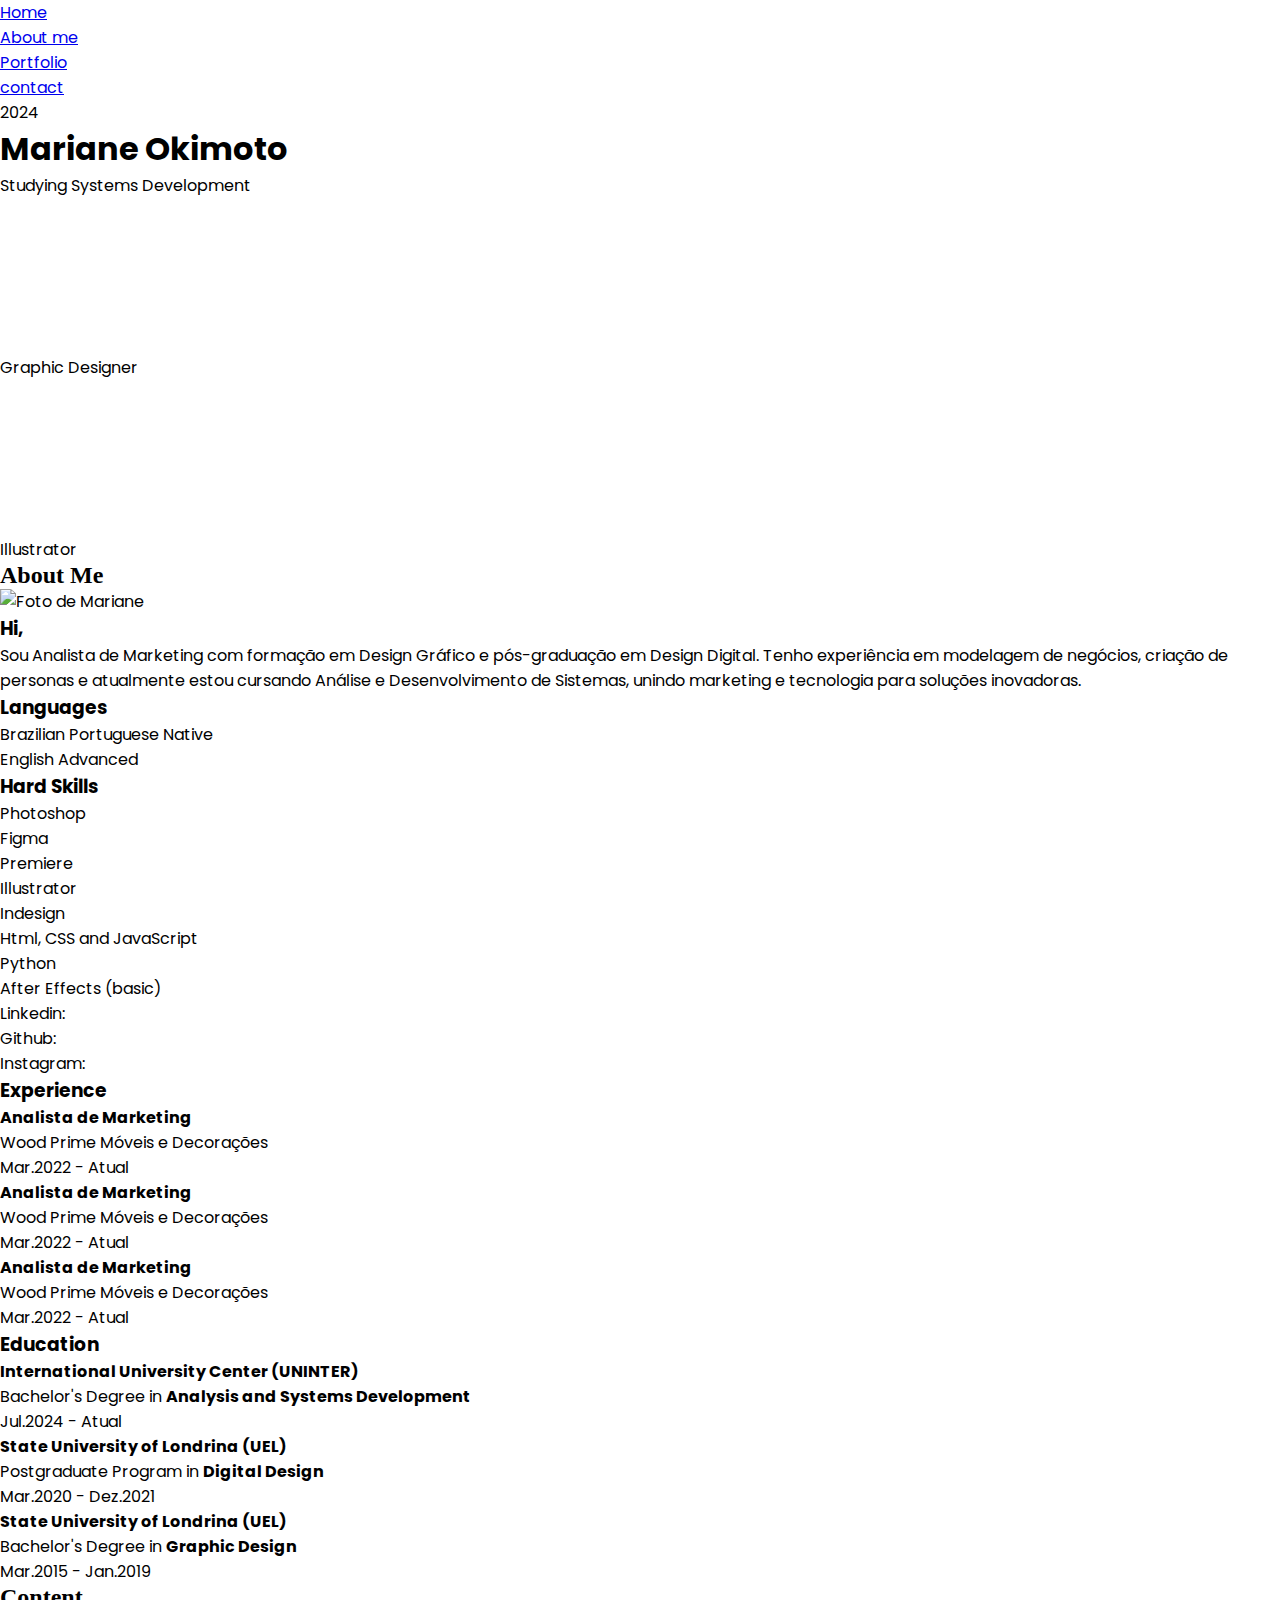
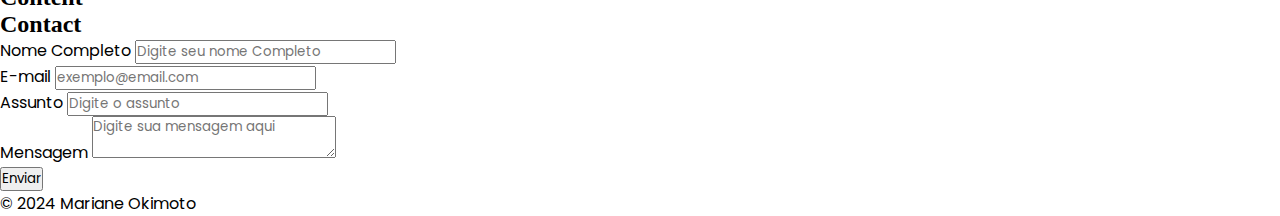
==== index.html @ 69980bc4 "Add files via upload" ====
<!DOCTYPE html>
<html lang="en">
<head>
    <meta charset="UTF-8">
    <meta name="viewport" content="width=device-width, initial-scale=1.0">
    <title>Portfolio | Mariane Okimoto</title>
    <link rel="stylesheet" type="text/css" href="./css/style.css">
    <!--Font import -->
    <link rel="preconnect" href="https://fonts.googleapis.com">
    <link rel="preconnect" href="https://fonts.gstatic.com" crossorigin>
    <link href="https://fonts.googleapis.com/css2?family=Poppins:ital,wght@0,300;0,400;0,500;0,600;0,700;1,300;1,400;1,500;1,600;1,700&display=swap" rel="stylesheet">
    <link rel="stylesheet" type="text/css" href="MyWebfontsKit.css">
</head>
<body>

    <Header>
        <nav>
            <ul>
                <li><a href="#home">Home</a></li>
                <li><a href="#about-me">About me</a></li>
                <li><a href="#portfolio">Portfolio</a></li>
                <li><a href="#contact">contact</a></li>
            </ul>
        </nav>
    </Header>

    <main>

        <section id="home">
            <span>2024</span>
            <h1>Mariane Okimoto</h1>
            <div class="brief-description">
                <p>Studying Systems Development</p>
                <svg></svg>
                <p>Graphic Designer</p>
                <svg></svg>
                <p>Illustrator</p>
            </div>
        </section>

        <section id="about-me">
            <div class="title-section">
                <h2>About Me</h2>
            </div>
            <div>
                <img src="" alt="Foto de Mariane">
            </div>
            <div>
                <h3>Hi,</h3>
                <p>Sou Analista de Marketing com formação em Design Gráfico e pós-graduação em Design Digital. Tenho experiência em modelagem de negócios, criação de personas e atualmente estou cursando Análise e Desenvolvimento de Sistemas, unindo marketing e tecnologia para soluções inovadoras.</p>
            </div>
            <div>
                <h3>Languages</h3>
                <ul>
                    <li>Brazilian Portuguese <span>Native</span></li>
                    <li>English <span>Advanced</span></li>
                </ul>
            </div>
            <div>
                <h3>Hard Skills</h3>
                <ul>
                    <li>Photoshop</li>
                    <li>Figma</li>
                    <li>Premiere</li>
                    <li>Illustrator</li>
                    <li>Indesign</li>
                    <li>Html, CSS and JavaScript<br>Python</li>
                    <li>After Effects (basic)</li>
                </ul>
            </div>
            <div>
                <ul>
                    <li>Linkedin: </li>
                    <li>Github:</li>
                    <li>Instagram: </li>
                </ul>
            </div>
            <div>
                <h3>Experience</h3>
                <div>
                    <h4>Analista de Marketing</h4>
                    <p>Wood Prime Móveis e Decorações</p>
                    <p>Mar.2022 - Atual</p>
                </div>
                <div>
                    <h4>Analista de Marketing</h4>
                    <p>Wood Prime Móveis e Decorações</p>
                    <p>Mar.2022 - Atual</p>
                </div>
                <div>
                    <h4>Analista de Marketing</h4>
                    <p>Wood Prime Móveis e Decorações</p>
                    <p>Mar.2022 - Atual</p>
                </div>
            </div>
            <div>
                <h3>Education</h3>
                <div>
                    <h4>International University Center <span>(UNINTER)</span></h4>
                    <p>Bachelor's Degree in <strong>Analysis and Systems Development</strong></p>
                    <p>Jul.2024 - Atual</p>
                </div>
                <div>
                    <h4>State University of Londrina <span>(UEL)</span></h4>
                    <p>Postgraduate Program in <strong>Digital Design</strong></p>
                    <p>Mar.2020 - Dez.2021</p>
                </div>
                <div>
                    <h4>State University of Londrina <span>(UEL)</span></h4>
                    <p>Bachelor's Degree in <strong>Graphic Design</strong></p>
                    <p>Mar.2015 - Jan.2019</p>
                </div>
            </div>
           
        </section>

        <section id="portfolio">
            <div class="title-section">
                <h2>Content</h2>
            </div>
        </section>

        <section id="contact">
            <div class="title-section">
                <h2>Contact</h2>
            </div>
            <form action="/enviar-contact" method="POST">
                <div class="form-group">
                    <label for="nome">Nome Completo</label>
                    <input type="text" id="nome" name="nome" placeholder="Digite seu nome Completo" required>
                </div>
                <div class="form-group">
                    <label for="email">E-mail</label>
                    <input type="email" id="email" name="email" placeholder="exemplo@email.com" required>
                </div>
                <div class="form-group">
                    <label for="assunto">Assunto</label>
                    <input type="text" id="assunto" name="assunto" placeholder="Digite o assunto" required>
                </div>
                <div class="form-group">
                    <label for="mensagem">Mensagem</label>
                    <textarea id="mensagem" name="mensagem" placeholder="Digite sua mensagem aqui" required></textarea>
                </div>
                <div class="form-group">
                    <button type="submit">Enviar</button>
                </div>
            </form>
        
        </section>
    </main>
    <footer id="footer">
        &copy; 2024 Mariane Okimoto
    </footer>
</body>
</html>
---- css/style.css ----
/* Variables */
:root {
    /* Cores principais */
    --primary-color: ; /* Cor Primária. Utilizado em: Títulos */
    --secondary-color: ; /* Cor Secundária. Utilizado em: Corpo de textos */

    /* Cores de fundo */
    --background-color: ; 
    --background-color-2: ;

    /* Fontes */
    --primary-font-family: "CastaThin", sans-serif; /* Fonte Primária. Utilizado em: Títulos de Sessões */
    --secondary-font-family: "Poppins", sans-serif; /* Fonte Secundária. Utilizado em: Corpo de Textos */

}

/* CSS Resets */
* {
    margin: 0px;
    padding: 0px;
    font-family: "Poppins", sans-serif;
}

/* CSS General */

h1 {

}

h2 {
    font-family: "CastaThin";
}

h3 {

}

h4 {

}

span {

}

ul {
    list-style-type: none;
}

img {

}
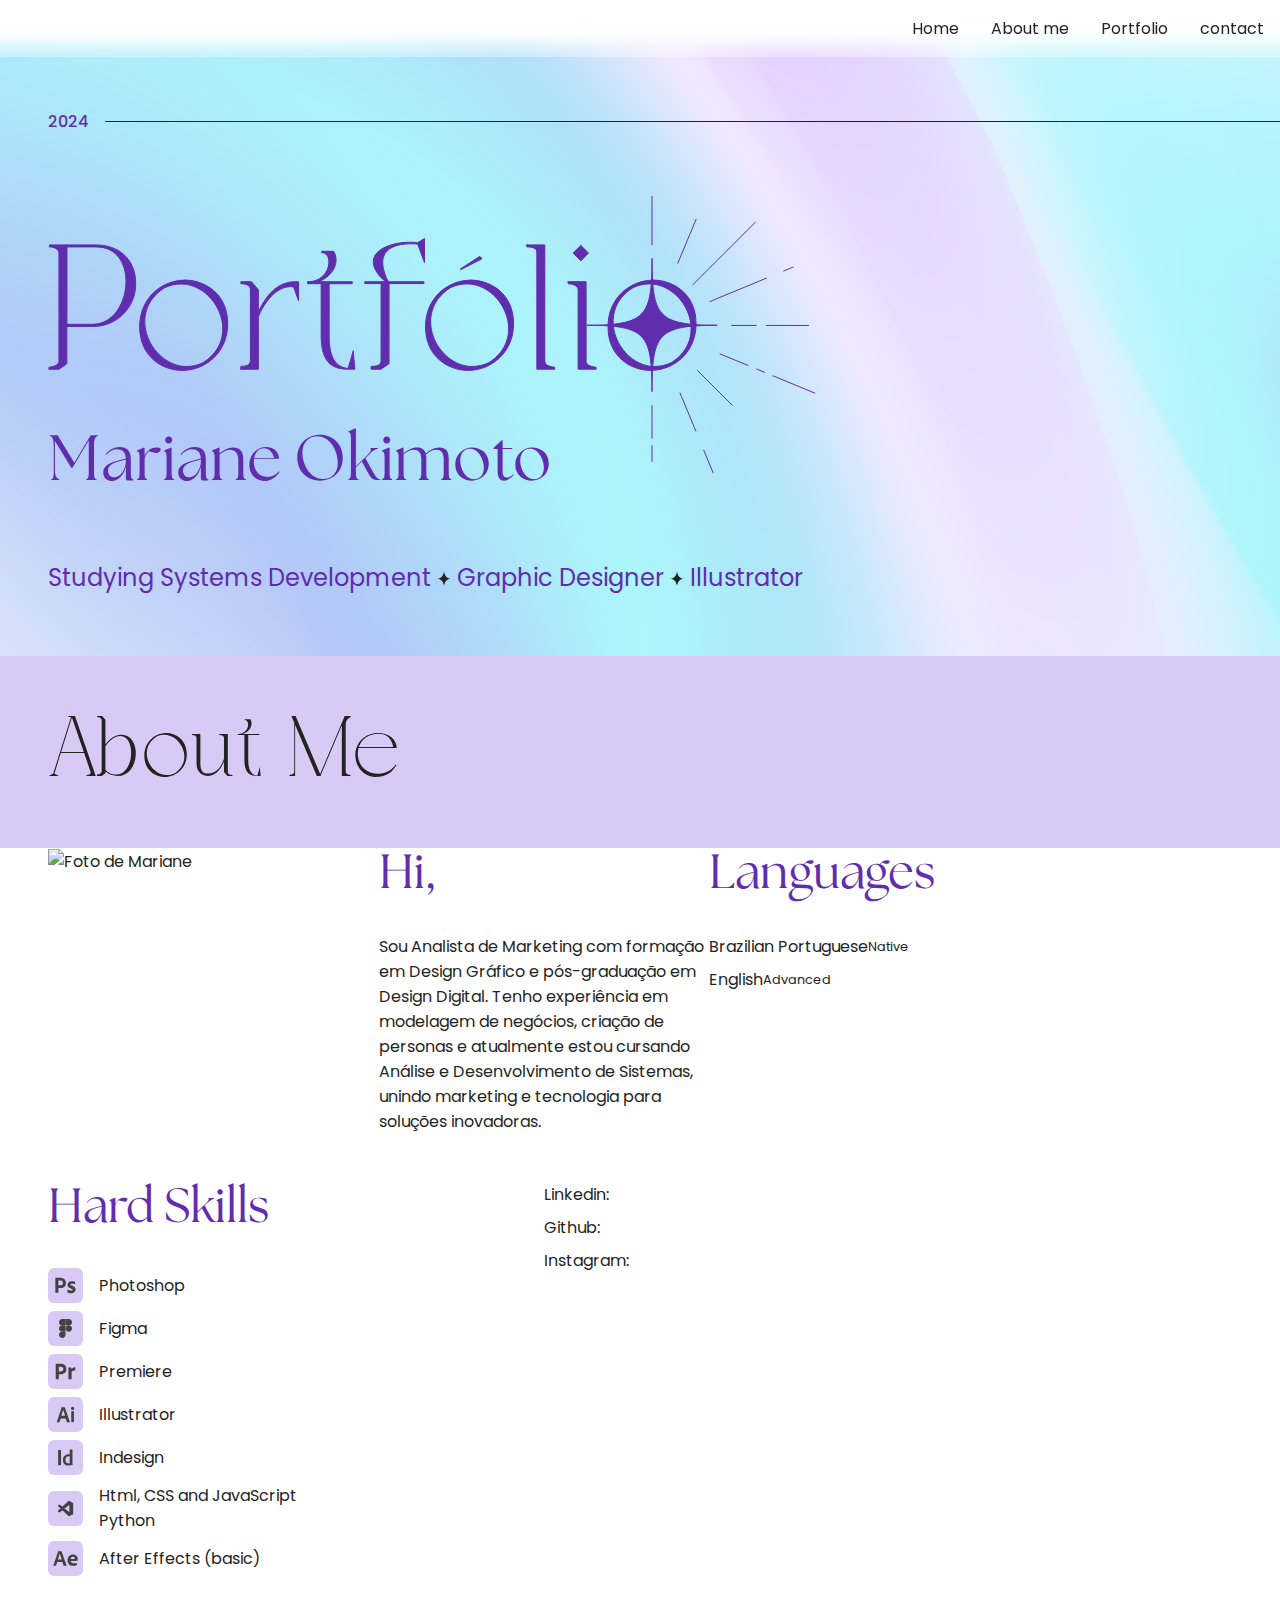
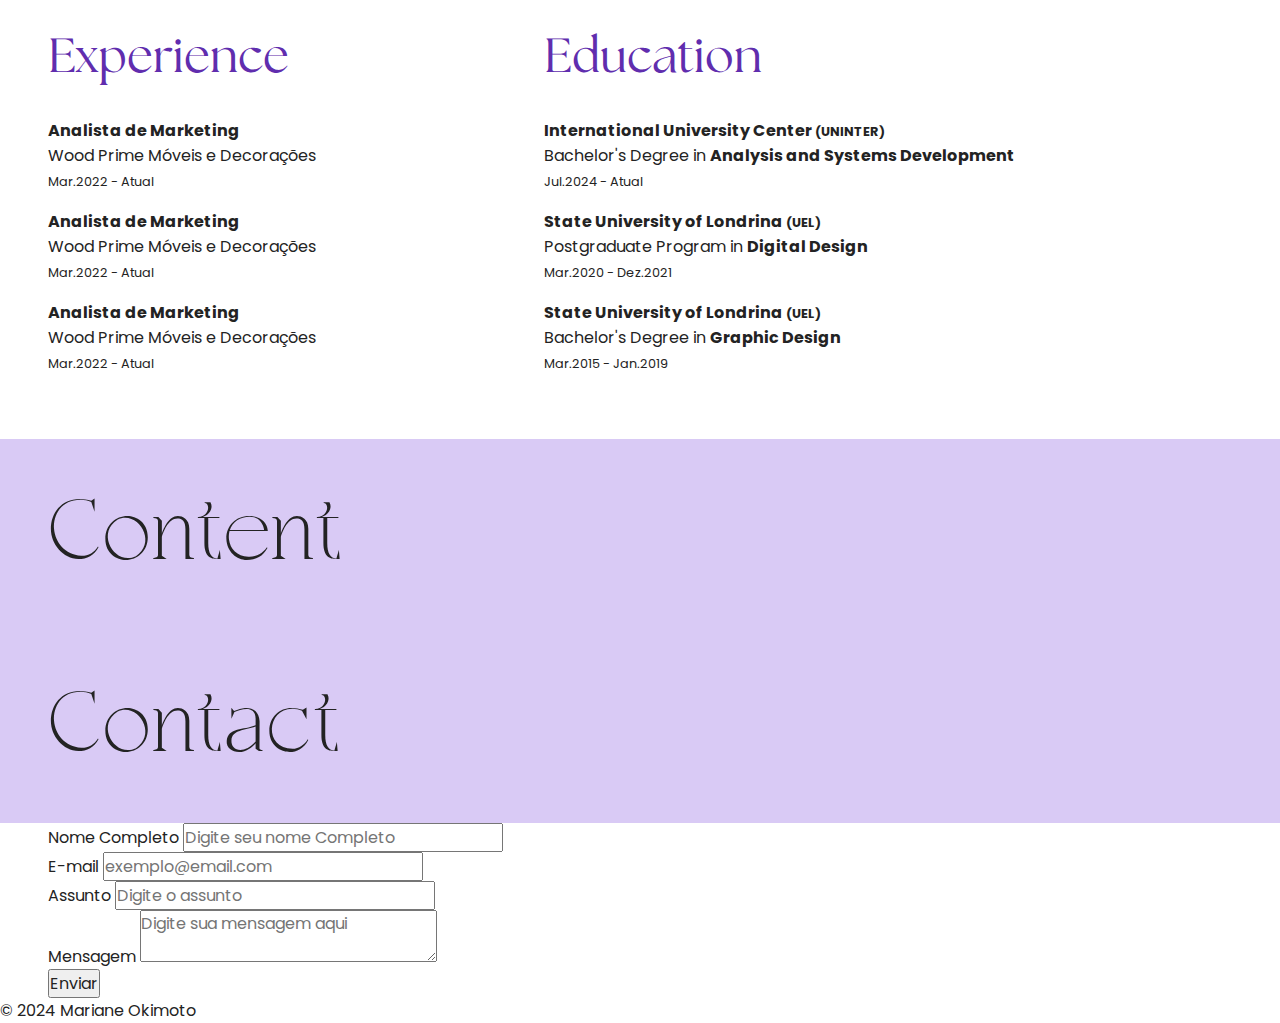
==== commit 1a28b1f0: "styling" ====
--- a/index.html
+++ b/index.html
@@ -1,5 +1,6 @@
 <!DOCTYPE html>
 <html lang="en">
+
 <head>
     <meta charset="UTF-8">
     <meta name="viewport" content="width=device-width, initial-scale=1.0">
@@ -8,9 +9,12 @@
     <!--Font import -->
     <link rel="preconnect" href="https://fonts.googleapis.com">
     <link rel="preconnect" href="https://fonts.gstatic.com" crossorigin>
-    <link href="https://fonts.googleapis.com/css2?family=Poppins:ital,wght@0,300;0,400;0,500;0,600;0,700;1,300;1,400;1,500;1,600;1,700&display=swap" rel="stylesheet">
-    <link rel="stylesheet" type="text/css" href="MyWebfontsKit.css">
+    <link
+        href="https://fonts.googleapis.com/css2?family=Poppins:ital,wght@0,300;0,400;0,500;0,600;0,700;1,300;1,400;1,500;1,600;1,700&display=swap"
+        rel="stylesheet">
+    <link rel="stylesheet" type="text/css" href=".css/MyWebfontsKit.css">
 </head>
+
 <body>
 
     <Header>
@@ -27,103 +31,131 @@
     <main>
 
         <section id="home">
-            <span>2024</span>
-            <h1>Mariane Okimoto</h1>
+            <div class="horizontal-line">
+                <span>2024</span>
+            </div>
+            <div>
+                <img id="title" src="/assets/titulo.svg" alt="portfolio title">
+                <h1>Mariane Okimoto</h1>
+            </div>
             <div class="brief-description">
-                <p>Studying Systems Development</p>
-                <svg></svg>
-                <p>Graphic Designer</p>
-                <svg></svg>
-                <p>Illustrator</p>
+                <p>Studying Systems Development
+                    <img src="/assets/star.svg" alt="star icon">
+                    Graphic Designer
+                    <img src="/assets/star.svg" alt="star icon">
+                    Illustrator
+                </p>
             </div>
         </section>
 
+        <section class="title-section">
+            <h2>About Me</h2>
+        </section>
+
         <section id="about-me">
-            <div class="title-section">
-                <h2>About Me</h2>
-            </div>
-            <div>
-                <img src="" alt="Foto de Mariane">
-            </div>
-            <div>
-                <h3>Hi,</h3>
-                <p>Sou Analista de Marketing com formação em Design Gráfico e pós-graduação em Design Digital. Tenho experiência em modelagem de negócios, criação de personas e atualmente estou cursando Análise e Desenvolvimento de Sistemas, unindo marketing e tecnologia para soluções inovadoras.</p>
-            </div>
-            <div>
-                <h3>Languages</h3>
-                <ul>
-                    <li>Brazilian Portuguese <span>Native</span></li>
-                    <li>English <span>Advanced</span></li>
-                </ul>
-            </div>
-            <div>
-                <h3>Hard Skills</h3>
-                <ul>
-                    <li>Photoshop</li>
-                    <li>Figma</li>
-                    <li>Premiere</li>
-                    <li>Illustrator</li>
-                    <li>Indesign</li>
-                    <li>Html, CSS and JavaScript<br>Python</li>
-                    <li>After Effects (basic)</li>
-                </ul>
-            </div>
-            <div>
-                <ul>
-                    <li>Linkedin: </li>
-                    <li>Github:</li>
-                    <li>Instagram: </li>
-                </ul>
-            </div>
-            <div>
-                <h3>Experience</h3>
-                <div>
-                    <h4>Analista de Marketing</h4>
-                    <p>Wood Prime Móveis e Decorações</p>
-                    <p>Mar.2022 - Atual</p>
+            <div class="about-me-content">
+                <div id="photo">
+                    <img src="" alt="Foto de Mariane">
                 </div>
-                <div>
-                    <h4>Analista de Marketing</h4>
-                    <p>Wood Prime Móveis e Decorações</p>
-                    <p>Mar.2022 - Atual</p>
+                <div id="description">
+                    <h3>Hi,</h3>
+                    <p>Sou Analista de Marketing com formação em Design Gráfico e pós-graduação em Design Digital. Tenho
+                        experiência em modelagem de negócios, criação de personas e atualmente estou cursando Análise e
+                        Desenvolvimento de Sistemas, unindo marketing e tecnologia para soluções inovadoras.</p>
                 </div>
-                <div>
-                    <h4>Analista de Marketing</h4>
-                    <p>Wood Prime Móveis e Decorações</p>
-                    <p>Mar.2022 - Atual</p>
+                <div id="languages">
+                    <h3>Languages</h3>
+                    <ul>
+                        <li>Brazilian Portuguese <span>Native</span></li>
+                        <li>English <span>Advanced</span></li>
+                    </ul>
+                </div>
+                <div id="hard-skills">
+                    <h3>Hard Skills</h3>
+                    <ul>
+                        <li><img src="/assets/photoshop.svg" alt="Photoshop Icon">
+                            <p>Photoshop</p>
+                        </li>
+                        <li><img src="/assets/figma.svg" alt="Figma Icon">
+                            <p>Figma</p>
+                        </li>
+                        <li><img src="/assets/premiere.svg" alt="Premiere Icon">
+                            <p>Premiere</p>
+                        </li>
+                        <li><img src="/assets/illutrator.svg" alt="Illustrator Icon">
+                            <p>Illustrator</p>
+                        </li>
+                        <li><img src="/assets/indesign.svg" alt="Indesign Icon">
+                            <p>Indesign</p>
+                        </li>
+                        <li><img src="/assets/code.svg" alt="dev icon">
+                            <p>Html, CSS and JavaScript<br>Python</p>
+                        </li>
+                        <li><img src="/assets/after-effects.svg" alt="after Effects Icon">
+                            <p>After Effects (basic)</p>
+                        </li>
+                    </ul>
+                </div>
+                <div id="links">
+                    <ul>
+                        <li>Linkedin: </li>
+                        <li>Github:</li>
+                        <li>Instagram: </li>
+                    </ul>
+                </div>
+                <div id="experience">
+                    <h3>Experience</h3>
+                    <div>
+                        <h4>Analista de Marketing</h4>
+                        <p>Wood Prime Móveis e Decorações</p>
+                        <span>Mar.2022 - Atual</span>
+                    </div>
+                    <div>
+                        <h4>Analista de Marketing</h4>
+                        <p>Wood Prime Móveis e Decorações</p>
+                        <span>Mar.2022 - Atual</span>
+                    </div>
+                    <div>
+                        <h4>Analista de Marketing</h4>
+                        <p>Wood Prime Móveis e Decorações</p>
+                        <span>Mar.2022 - Atual</span>
+                    </div>
+                </div>
+                <div id="education">
+                    <h3>Education</h3>
+                    <div>
+                        <h4>International University Center <span>(UNINTER)</span></h4>
+                        <p>Bachelor's Degree in <strong>Analysis and Systems Development</strong></p>
+                        <span>Jul.2024 - Atual</span>
+                    </div>
+                    <div>
+                        <h4>State University of Londrina <span>(UEL)</span></h4>
+                        <p>Postgraduate Program in <strong>Digital Design</strong></p>
+                        <span>Mar.2020 - Dez.2021</span>
+                    </div>
+                    <div>
+                        <h4>State University of Londrina <span>(UEL)</span></h4>
+                        <p>Bachelor's Degree in <strong>Graphic Design</strong></p>
+                        <span>Mar.2015 - Jan.2019</span>
+                    </div>
                 </div>
             </div>
-            <div>
-                <h3>Education</h3>
-                <div>
-                    <h4>International University Center <span>(UNINTER)</span></h4>
-                    <p>Bachelor's Degree in <strong>Analysis and Systems Development</strong></p>
-                    <p>Jul.2024 - Atual</p>
-                </div>
-                <div>
-                    <h4>State University of Londrina <span>(UEL)</span></h4>
-                    <p>Postgraduate Program in <strong>Digital Design</strong></p>
-                    <p>Mar.2020 - Dez.2021</p>
-                </div>
-                <div>
-                    <h4>State University of Londrina <span>(UEL)</span></h4>
-                    <p>Bachelor's Degree in <strong>Graphic Design</strong></p>
-                    <p>Mar.2015 - Jan.2019</p>
-                </div>
-            </div>
-           
+
+        </section>
+
+        <section class="title-section">
+            <h2>Content</h2>
         </section>
 
         <section id="portfolio">
-            <div class="title-section">
-                <h2>Content</h2>
-            </div>
+
+        </section>
+
+        <section class="title-section">
+            <h2>Contact</h2>
         </section>
 
         <section id="contact">
-            <div class="title-section">
-                <h2>Contact</h2>
-            </div>
             <form action="/enviar-contact" method="POST">
                 <div class="form-group">
                     <label for="nome">Nome Completo</label>
@@ -145,11 +177,12 @@
                     <button type="submit">Enviar</button>
                 </div>
             </form>
-        
+
         </section>
     </main>
     <footer id="footer">
         &copy; 2024 Mariane Okimoto
     </footer>
 </body>
+
 </html>--- a/css/style.css
+++ b/css/style.css
@@ -1,38 +1,74 @@
+@import url('/css/MyWebfontsKit.css');
+
 /* Variables */
 :root {
     /* Cores principais */
-    --primary-color: ; /* Cor Primária. Utilizado em: Títulos */
-    --secondary-color: ; /* Cor Secundária. Utilizado em: Corpo de textos */
+    --primary-color: #602DAE; /* Cor Primária. Utilizado em: Títulos */
+    --secondary-color: #232323; /* Cor Secundária. Utilizado em: Corpo de textos */
 
     /* Cores de fundo */
-    --background-color: ; 
+    --background-color: #D9CAF5; 
     --background-color-2: ;
 
     /* Fontes */
-    --primary-font-family: "CastaThin", sans-serif; /* Fonte Primária. Utilizado em: Títulos de Sessões */
-    --secondary-font-family: "Poppins", sans-serif; /* Fonte Secundária. Utilizado em: Corpo de Textos */
-
+    --primary-font-family: "CastaThin", serif; /* Fonte Primária. Utilizado em: Títulos de Sessões */
+    --secondary-font-family: "TheSeasons", serif; /* Fonte Secundária. Utilizado em: Subítuos */
+    --continuous-font-family: "Poppins", sans-serif; /* Fonte Secundária. Utilizado em: Corpo de Textos */
+    
+    /* Peso das Fontes */
+    --thin: 100;
+    --extra-light: 200;
+    --light: 300;
+    --regular: 400;
+    --medium: 500;
+    --semi-bold: 600;
+    --bold: 700;
+    --extra-bold: 800;
+    --black: 900;
 }
 
 /* CSS Resets */
 * {
-    margin: 0px;
+    margin: 0;
     padding: 0px;
-    font-family: "Poppins", sans-serif;
+    font-family: var(--continuous-font-family);
+    color: var(--secondary-color);
+    font-size: 1rem;
+}
+html {
+    scroll-behavior: smooth;
+}
+*:link {
+    text-decoration: none;
 }
 
 /* CSS General */
 
+section > * {
+    max-width: 62rem;      
+    padding: 0 3rem;     
+}
+
 h1 {
-
+    font-family: var(--secondary-font-family);
+    font-size: 4rem;
+    font-weight: var(--regular);
+    color: var(--primary-color);
 }
 
 h2 {
-    font-family: "CastaThin";
+    font-family: var(--primary-font-family);
+    font-size: 6rem;
+    font-weight: var(--thin);
+    color: var(--secondary-color);
 }
 
 h3 {
-
+    font-family: var(--secondary-font-family);
+    font-size: 3rem;
+    font-weight: var(--regular);
+    color: var(--primary-color);
+    padding-bottom: 2rem;
 }
 
 h4 {
@@ -48,5 +84,123 @@
 }
 
 img {
+    vertical-align: middle;
+    max-width: 100%;
+    max-height: 100%;
+}
+
+/* Menu */
+
+nav ul {
+    display: flex;
+    justify-content:flex-end;
+    width: 100%;
+    position: fixed;
+    backdrop-filter: blur(10px);
+}
+
+nav ul li {
+    padding: 1rem;
+}
+
+nav ul li:hover {
+    background-color: var(--background-color);
+}
+
+main {
+    padding-top: 3rem;
+}
+
+/* Title Section */
+
+.title-section {
+    height: 12rem;
+    background-color: var(--background-color);
+    display: flex;
+    align-items: center;
+}
+
+/* Home Section */
+
+#home {
+    background-image: url(/assets/fundo.png);
+    background-position: ;
+    height: 38rem;
+    display: flex;
+    flex-direction: column;
+    justify-content: space-evenly;
+    text-align: left;
+}
+
+.horizontal-line {
+    display: flex;
+    align-items: center;
+    padding: 0;
+    padding-left: 3rem;
+    max-width: 100%;
+}
+
+.horizontal-line span {
+    color: var(--primary-color);
+    font-weight: var(--medium);
+}
+
+.horizontal-line::after {
+    content: "";
+    flex-grow: 1;      
+    border-bottom: 1px solid var(--secondary-color);
+    margin-left: 1rem;  
+}
+
+#home #title {
+    margin-bottom: -3rem;
+    max-width: 48rem;
+    width: 100%;
+}
+
+.brief-description p {
+    font-size: 1.5rem;
+    color: var(--primary-color);
+}
+
+/* About me Section */
+
+.about-me-content {
+    display: flex;
+    flex-wrap: wrap;
+}
+
+.about-me-content > div {
+    padding-bottom: 3rem;
+    flex: 1 1 30%;
+    box-sizing: border-box;
+}
+
+.about-me-content div div {
+    padding-bottom: 1rem;
+}
+
+.about-me-content div span {
+    font-size: 0.8rem;
+    align-items: center;
+}
+
+.about-me-content > div:nth-child(n+4) {
+    flex: 1 1 48%;
+}
+
+.about-me-content div ul li {
+    display: flex;
+    margin-bottom: 0.5rem;
+    align-items: center;
+}
+
+.about-me-content div ul li > *:first-child {
+    padding-right: 1rem;
+}
+
+/* Responsible */
+
+@media (max-width: 1440px) {
 
 }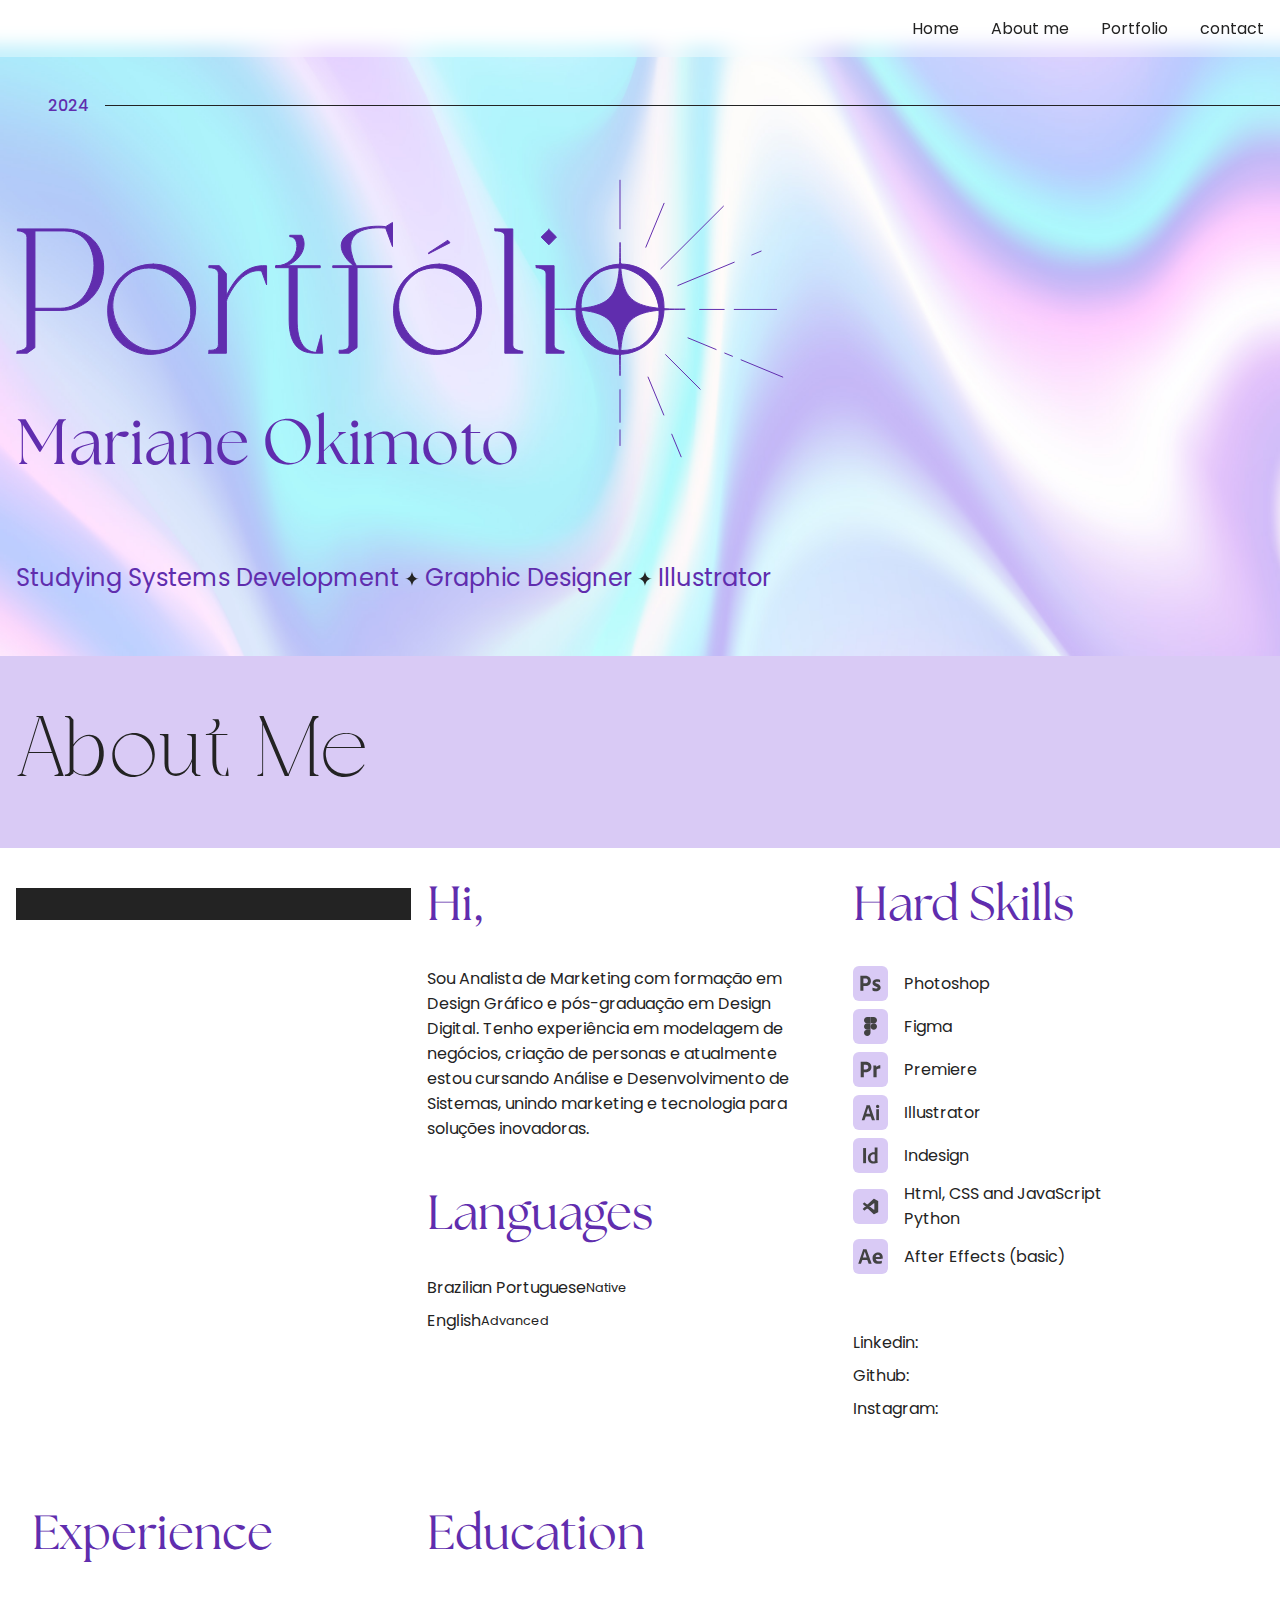
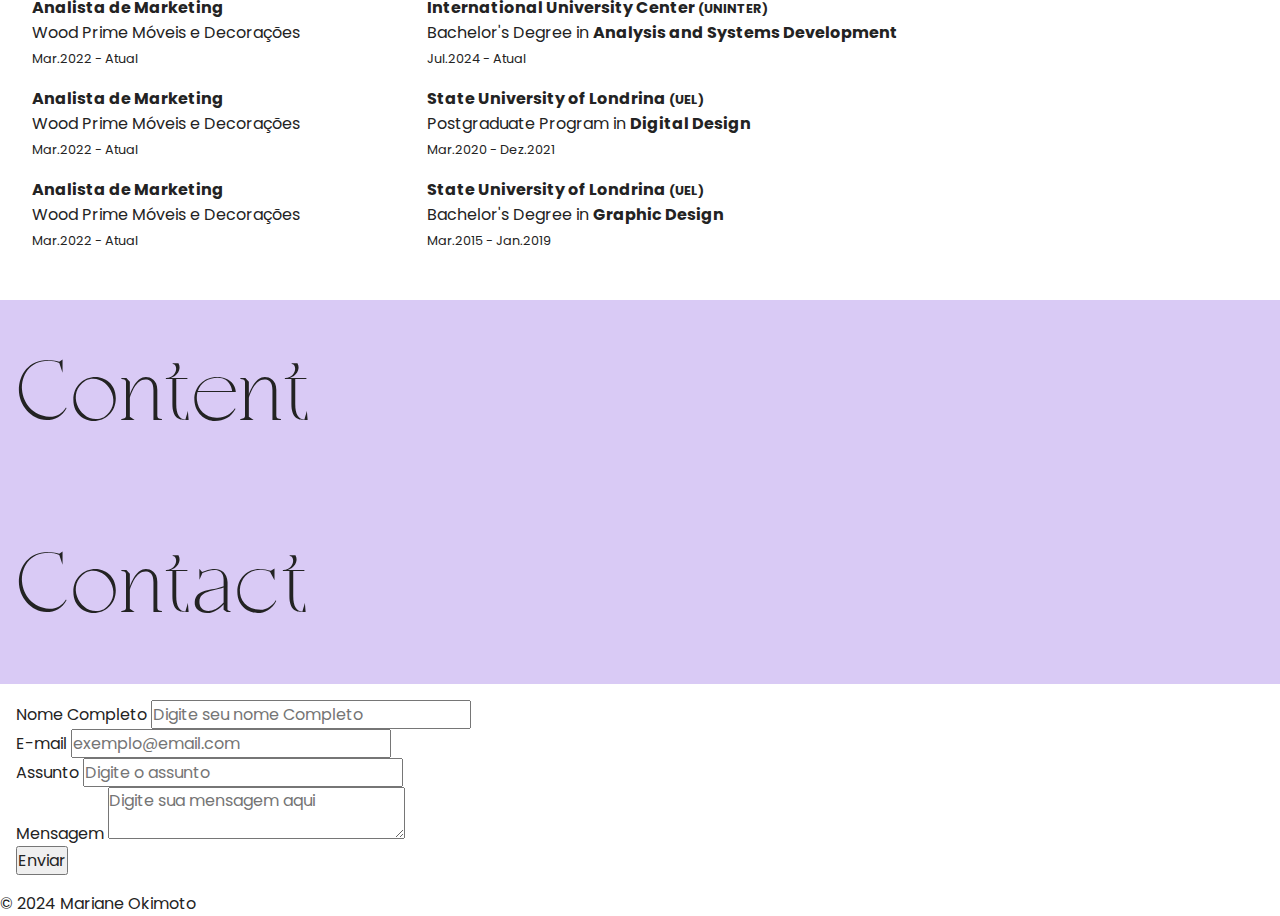
==== commit 76a0507e: "styling 1.1" ====
--- a/index.html
+++ b/index.html
@@ -51,96 +51,99 @@
         <section class="title-section">
             <h2>About Me</h2>
         </section>
-
+        
         <section id="about-me">
             <div class="about-me-content">
-                <div id="photo">
-                    <img src="" alt="Foto de Mariane">
+                <div class="content" id="photo">
+                    <!--<img src="/assets/foto-de-perfil.png" alt="profile picture">-->
                 </div>
-                <div id="description">
-                    <h3>Hi,</h3>
-                    <p>Sou Analista de Marketing com formação em Design Gráfico e pós-graduação em Design Digital. Tenho
-                        experiência em modelagem de negócios, criação de personas e atualmente estou cursando Análise e
-                        Desenvolvimento de Sistemas, unindo marketing e tecnologia para soluções inovadoras.</p>
+                <div>
+                    <div class="content" id="description">
+                        <h3>Hi,</h3>
+                        <p>Sou Analista de Marketing com formação em Design Gráfico e pós-graduação em Design Digital. Tenho
+                            experiência em modelagem de negócios, criação de personas e atualmente estou cursando Análise e
+                            Desenvolvimento de Sistemas, unindo marketing e tecnologia para soluções inovadoras.</p>
+                    </div>
+                    <div class="content" id="languages">
+                        <h3>Languages</h3>
+                        <ul>
+                            <li>Brazilian Portuguese <span>Native</span></li>
+                            <li>English <span>Advanced</span></li>
+                        </ul>
+                    </div>
                 </div>
-                <div id="languages">
-                    <h3>Languages</h3>
-                    <ul>
-                        <li>Brazilian Portuguese <span>Native</span></li>
-                        <li>English <span>Advanced</span></li>
-                    </ul>
+                <div>
+                    <div class="content" id="hard-skills">
+                        <h3>Hard Skills</h3>
+                        <ul>
+                            <li><img src="/assets/photoshop.svg" alt="Photoshop Icon">
+                                <p>Photoshop</p>
+                            </li>
+                            <li><img src="/assets/figma.svg" alt="Figma Icon">
+                                <p>Figma</p>
+                            </li>
+                            <li><img src="/assets/premiere.svg" alt="Premiere Icon">
+                                <p>Premiere</p>
+                            </li>
+                            <li><img src="/assets/illutrator.svg" alt="Illustrator Icon">
+                                <p>Illustrator</p>
+                            </li>
+                            <li><img src="/assets/indesign.svg" alt="Indesign Icon">
+                                <p>Indesign</p>
+                            </li>
+                            <li><img src="/assets/code.svg" alt="dev icon">
+                                <p>Html, CSS and JavaScript<br>Python</p>
+                            </li>
+                            <li><img src="/assets/after-effects.svg" alt="after Effects Icon">
+                                <p>After Effects (basic)</p>
+                            </li>
+                        </ul>
+                    </div>
+                    <div class="content" id="links">
+                        <ul>
+                            <li>Linkedin: </li>
+                            <li>Github:</li>
+                            <li>Instagram: </li>
+                        </ul>
+                    </div>
                 </div>
-                <div id="hard-skills">
-                    <h3>Hard Skills</h3>
-                    <ul>
-                        <li><img src="/assets/photoshop.svg" alt="Photoshop Icon">
-                            <p>Photoshop</p>
-                        </li>
-                        <li><img src="/assets/figma.svg" alt="Figma Icon">
-                            <p>Figma</p>
-                        </li>
-                        <li><img src="/assets/premiere.svg" alt="Premiere Icon">
-                            <p>Premiere</p>
-                        </li>
-                        <li><img src="/assets/illutrator.svg" alt="Illustrator Icon">
-                            <p>Illustrator</p>
-                        </li>
-                        <li><img src="/assets/indesign.svg" alt="Indesign Icon">
-                            <p>Indesign</p>
-                        </li>
-                        <li><img src="/assets/code.svg" alt="dev icon">
-                            <p>Html, CSS and JavaScript<br>Python</p>
-                        </li>
-                        <li><img src="/assets/after-effects.svg" alt="after Effects Icon">
-                            <p>After Effects (basic)</p>
-                        </li>
-                    </ul>
-                </div>
-                <div id="links">
-                    <ul>
-                        <li>Linkedin: </li>
-                        <li>Github:</li>
-                        <li>Instagram: </li>
-                    </ul>
-                </div>
-                <div id="experience">
+                <div class="content" id="experience">
                     <h3>Experience</h3>
-                    <div>
+                    <div class="card">
                         <h4>Analista de Marketing</h4>
                         <p>Wood Prime Móveis e Decorações</p>
                         <span>Mar.2022 - Atual</span>
                     </div>
-                    <div>
+                    <div class="card">
                         <h4>Analista de Marketing</h4>
                         <p>Wood Prime Móveis e Decorações</p>
                         <span>Mar.2022 - Atual</span>
                     </div>
-                    <div>
+                    <div class="card">
                         <h4>Analista de Marketing</h4>
                         <p>Wood Prime Móveis e Decorações</p>
                         <span>Mar.2022 - Atual</span>
                     </div>
                 </div>
-                <div id="education">
+                <div class="content" id="education">
                     <h3>Education</h3>
-                    <div>
+                    <div class="card">
                         <h4>International University Center <span>(UNINTER)</span></h4>
                         <p>Bachelor's Degree in <strong>Analysis and Systems Development</strong></p>
                         <span>Jul.2024 - Atual</span>
                     </div>
-                    <div>
+                    <div class="card">
                         <h4>State University of Londrina <span>(UEL)</span></h4>
                         <p>Postgraduate Program in <strong>Digital Design</strong></p>
                         <span>Mar.2020 - Dez.2021</span>
                     </div>
-                    <div>
+                    <div class="card">
                         <h4>State University of Londrina <span>(UEL)</span></h4>
                         <p>Bachelor's Degree in <strong>Graphic Design</strong></p>
                         <span>Mar.2015 - Jan.2019</span>
                     </div>
                 </div>
             </div>
-
         </section>
 
         <section class="title-section">
--- a/css/style.css
+++ b/css/style.css
@@ -1,6 +1,7 @@
 @import url('/css/MyWebfontsKit.css');
 
 /* Variables */
+
 :root {
     /* Cores principais */
     --primary-color: #602DAE; /* Cor Primária. Utilizado em: Títulos */
@@ -28,6 +29,7 @@
 }
 
 /* CSS Resets */
+
 * {
     margin: 0;
     padding: 0px;
@@ -35,18 +37,31 @@
     color: var(--secondary-color);
     font-size: 1rem;
 }
+
 html {
     scroll-behavior: smooth;
 }
+
 *:link {
     text-decoration: none;
 }
 
 /* CSS General */
 
+section {
+    margin: 0;
+    padding: 0;
+    display: flex;
+    justify-content: center;
+    align-items: center;
+}
+
 section > * {
-    max-width: 62rem;      
-    padding: 0 3rem;     
+    width: 100%;
+    max-width: 1440px;
+    margin: 0 auto;
+    padding: 1rem;
+    box-sizing: border-box;
 }
 
 h1 {
@@ -72,11 +87,8 @@
 }
 
 h4 {
-
-}
-
-span {
-
+    font-size: 1rem;
+    font-weight: var(--bold);
 }
 
 ul {
@@ -105,6 +117,7 @@
 
 nav ul li:hover {
     background-color: var(--background-color);
+    text-decoration: underline;
 }
 
 main {
@@ -124,9 +137,8 @@
 
 #home {
     background-image: url(/assets/fundo.png);
-    background-position: ;
+    background-size: cover;
     height: 38rem;
-    display: flex;
     flex-direction: column;
     justify-content: space-evenly;
     text-align: left;
@@ -168,37 +180,54 @@
 .about-me-content {
     display: flex;
     flex-wrap: wrap;
+    align-items: baseline;
+    box-sizing: border-box;
 }
 
 .about-me-content > div {
-    padding-bottom: 3rem;
-    flex: 1 1 30%;
-    box-sizing: border-box;
-}
-
-.about-me-content div div {
-    padding-bottom: 1rem;
-}
-
-.about-me-content div span {
-    font-size: 0.8rem;
-    align-items: center;
-}
-
-.about-me-content > div:nth-child(n+4) {
-    flex: 1 1 48%;
-}
-
-.about-me-content div ul li {
-    display: flex;
-    margin-bottom: 0.5rem;
-    align-items: center;
+    width: calc((100% - 4rem)/ 3 );;
+    padding: 1rem;
+}
+
+.about-me-content > div:nth-child(5) {
+    flex: 33.3%;
 }
 
 .about-me-content div ul li > *:first-child {
     padding-right: 1rem;
 }
 
+#photo {
+    height: 100%; 
+    background-color: #232323;
+}
+
+#photo img {
+    vertical-align: top;
+    height: 100%; 
+    object-fit: cover;
+}
+
+.content {
+    padding-bottom: 3rem;
+    box-sizing: border-box;
+}
+
+.card {
+    padding-bottom: 1rem;
+}
+
+.content span {
+    font-size: 0.8rem;
+    align-items: center;
+}
+
+.content ul li {
+    display: flex;
+    margin-bottom: 0.5rem;
+    align-items: center;
+}
+
 /* Responsible */
 
 @media (max-width: 1440px) {
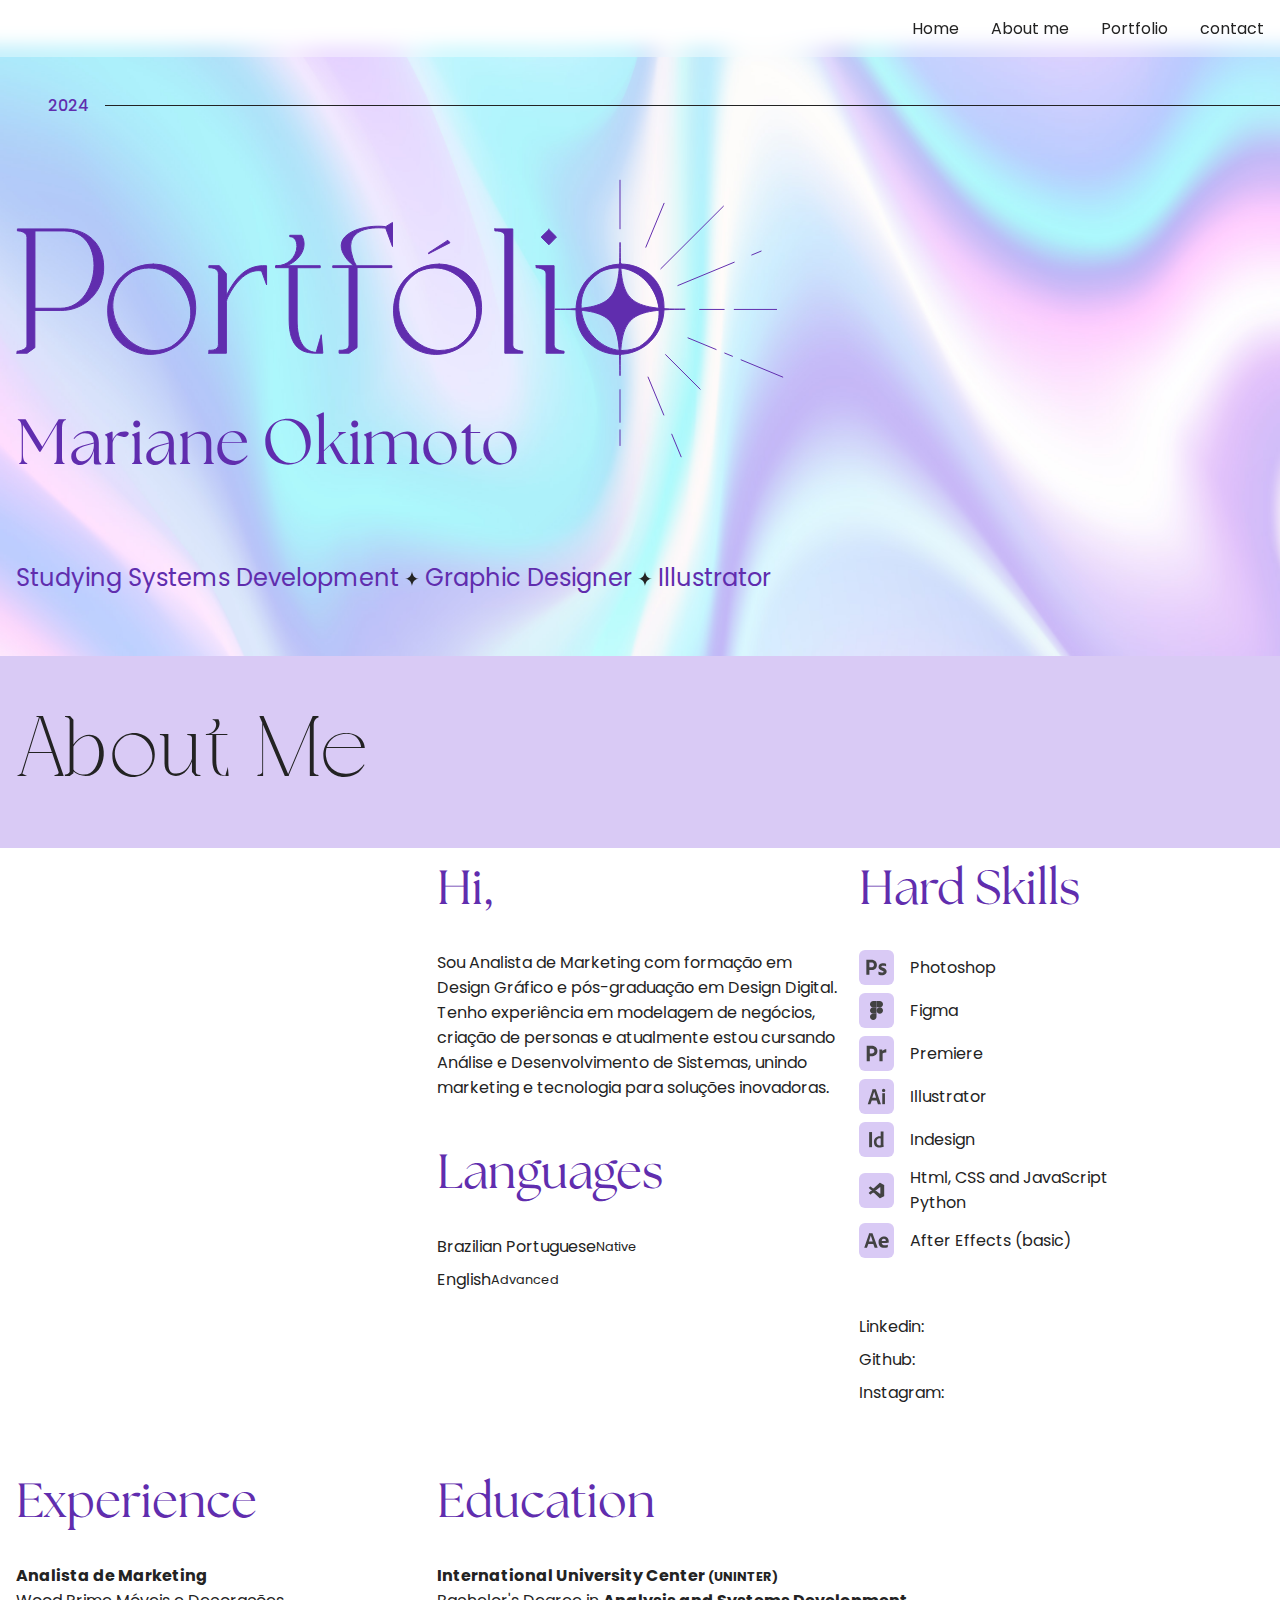
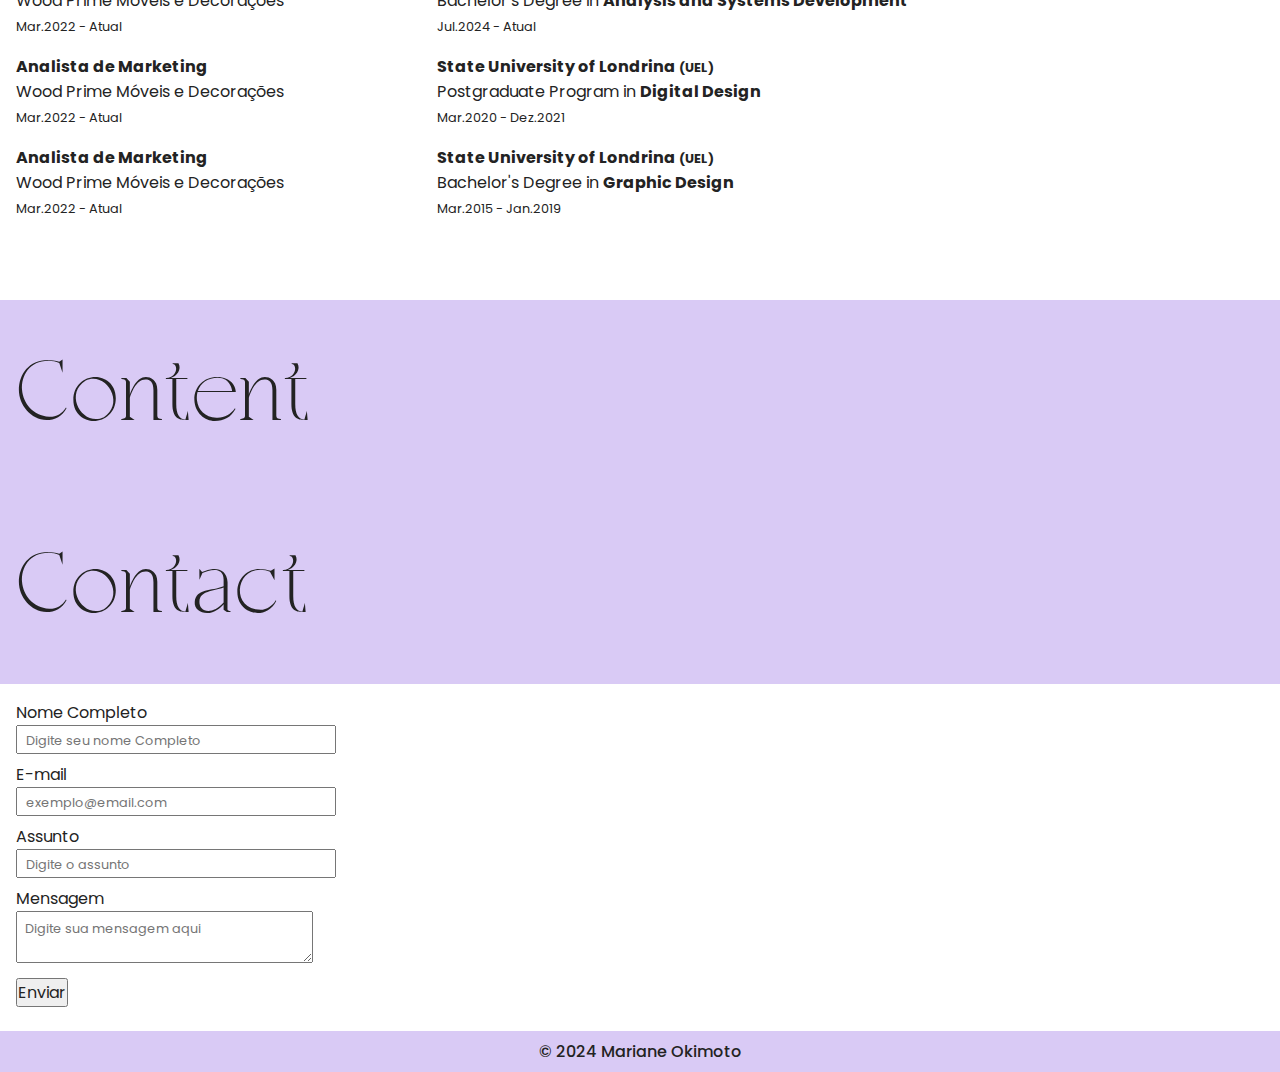
==== commit 317114ac: "styling 1.2" ====
--- a/index.html
+++ b/index.html
@@ -21,9 +21,9 @@
         <nav>
             <ul>
                 <li><a href="#home">Home</a></li>
-                <li><a href="#about-me">About me</a></li>
-                <li><a href="#portfolio">Portfolio</a></li>
-                <li><a href="#contact">contact</a></li>
+                <li><a href="#about-me-title">About me</a></li>
+                <li><a href="#portfolio-title">Portfolio</a></li>
+                <li><a href="#contact-title">contact</a></li>
             </ul>
         </nav>
     </Header>
@@ -48,7 +48,7 @@
             </div>
         </section>
 
-        <section class="title-section">
+        <section class="title-section" id="about-me-title">
             <h2>About Me</h2>
         </section>
         
@@ -146,7 +146,7 @@
             </div>
         </section>
 
-        <section class="title-section">
+        <section class="title-section" id="portfolio-title">
             <h2>Content</h2>
         </section>
 
@@ -154,26 +154,26 @@
 
         </section>
 
-        <section class="title-section">
+        <section class="title-section" id="contact-title">
             <h2>Contact</h2>
         </section>
 
         <section id="contact">
-            <form action="/enviar-contact" method="POST">
+            <form action="/contato-enviado.html" method="POST">
                 <div class="form-group">
-                    <label for="nome">Nome Completo</label>
+                    <label for="nome">Nome Completo</label><br>
                     <input type="text" id="nome" name="nome" placeholder="Digite seu nome Completo" required>
                 </div>
                 <div class="form-group">
-                    <label for="email">E-mail</label>
+                    <label for="email">E-mail</label><br>
                     <input type="email" id="email" name="email" placeholder="exemplo@email.com" required>
                 </div>
                 <div class="form-group">
-                    <label for="assunto">Assunto</label>
+                    <label for="assunto">Assunto</label><br>
                     <input type="text" id="assunto" name="assunto" placeholder="Digite o assunto" required>
                 </div>
                 <div class="form-group">
-                    <label for="mensagem">Mensagem</label>
+                    <label for="mensagem">Mensagem</label><br>
                     <textarea id="mensagem" name="mensagem" placeholder="Digite sua mensagem aqui" required></textarea>
                 </div>
                 <div class="form-group">
--- a/css/style.css
+++ b/css/style.css
@@ -180,13 +180,13 @@
 .about-me-content {
     display: flex;
     flex-wrap: wrap;
-    align-items: baseline;
+    align-items: stretch;
     box-sizing: border-box;
+    gap: 1rem;
 }
 
 .about-me-content > div {
-    width: calc((100% - 4rem)/ 3 );;
-    padding: 1rem;
+    width: calc((100% - 2rem)/ 3 );;
 }
 
 .about-me-content > div:nth-child(5) {
@@ -198,14 +198,11 @@
 }
 
 #photo {
-    height: 100%; 
-    background-color: #232323;
-}
-
-#photo img {
-    vertical-align: top;
-    height: 100%; 
-    object-fit: cover;
+    background-image: url('/assets/foto-de-perfil.png');
+    border-radius: 1rem;
+    background-position: center;
+    background-size: cover;
+    background-repeat: no-repeat;
 }
 
 .content {
@@ -228,8 +225,59 @@
     align-items: center;
 }
 
+/* Contact Section */
+
+.form-group {
+    padding-bottom: 0.5rem;
+}
+
+input::placeholder, textarea::placeholder {
+    font-size: 0.8rem;
+    padding: 0.5rem;
+    width: 60%;
+}
+
+/* Footer Section */
+
+footer {
+    background-color: var(--background-color);
+    padding: 0.5rem;
+    display: flex;
+    justify-content: center;
+    font-weight: var(--medium);
+}
+
 /* Responsible */
 
-@media (max-width: 1440px) {
-
-}+@media (max-width: 1024px) {
+    h1 {
+        font-size: 3rem;
+    }
+    h2 {
+        font-size: 5rem;
+    }
+    .brief-description p {
+        font-size: 1rem;
+    }
+}
+
+@media (min-width: 769px) and (max-width: 1024px) {
+    .about-me-content > div {
+        width: calc((100% - 1rem)/ 2 );;
+    }
+}
+
+@media (max-width: 768px) {
+    .about-me-content {
+        flex-direction: column;
+    }
+
+    .about-me-content > div {
+        width: 100%;
+    }
+
+    #photo {
+        height: 18rem;
+    }
+}
+
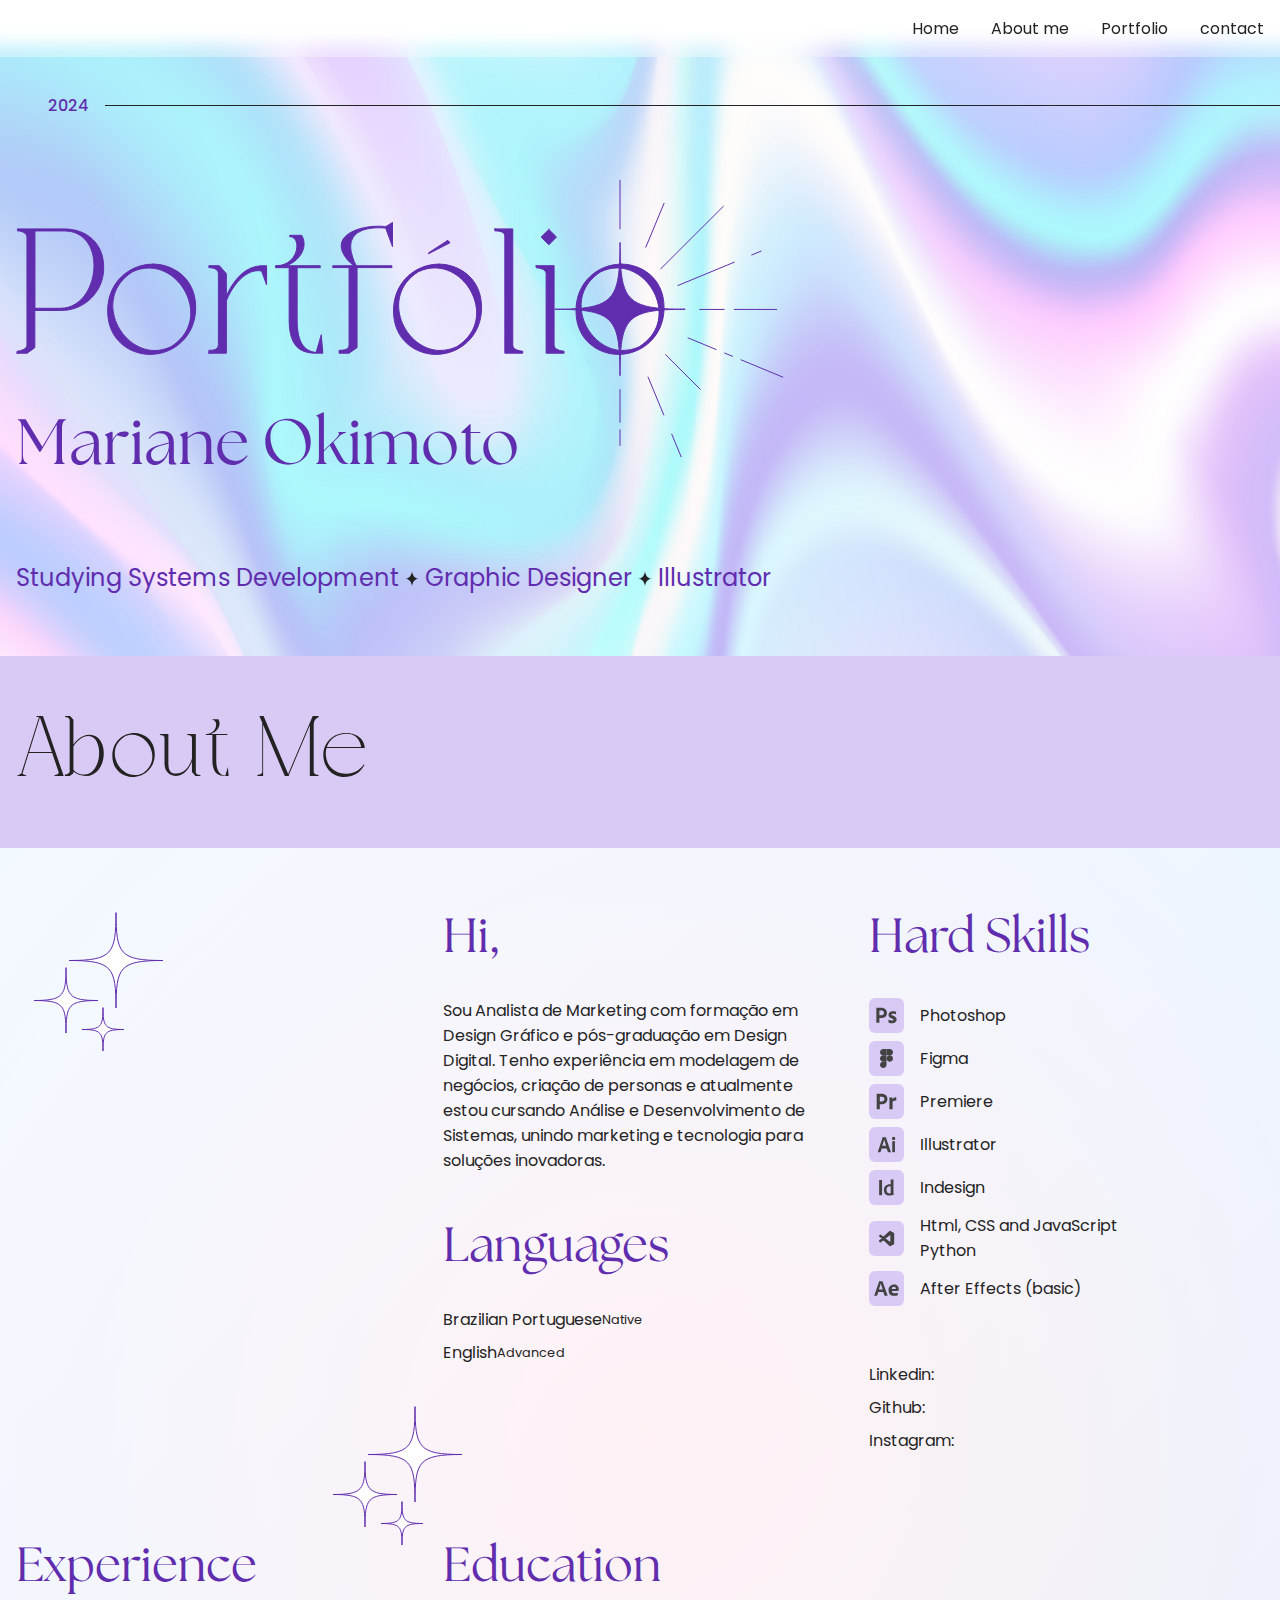
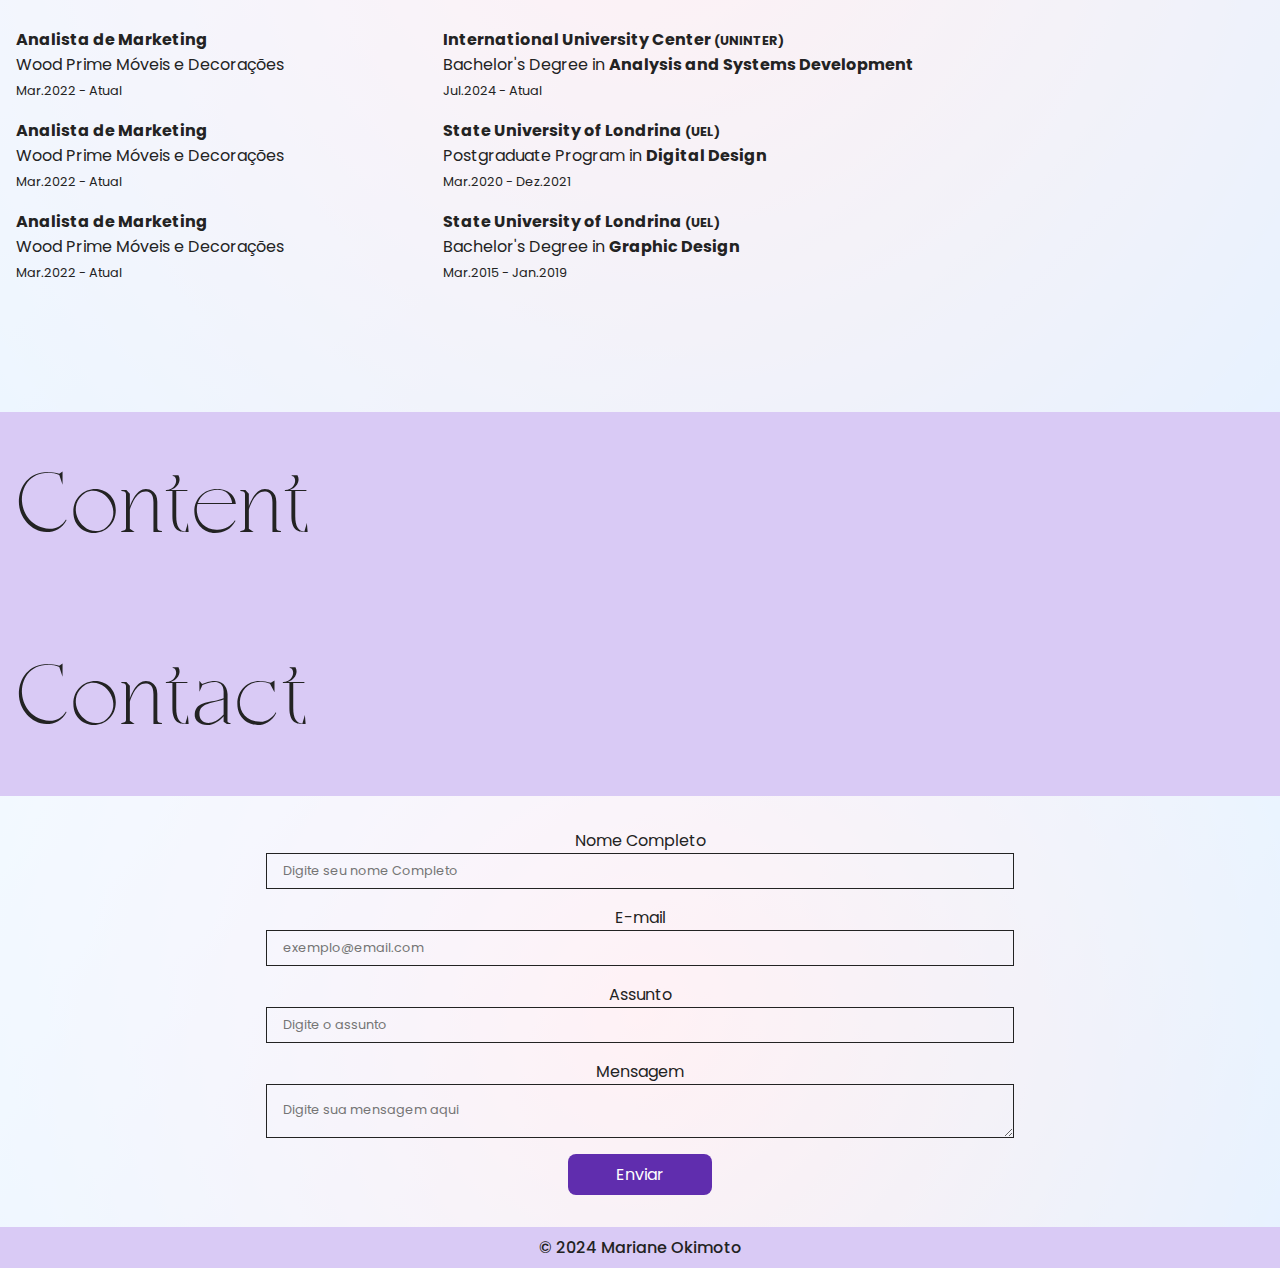
==== commit 5547c1a5: "styaling 1.3" ====
--- a/index.html
+++ b/index.html
@@ -54,8 +54,10 @@
         
         <section id="about-me">
             <div class="about-me-content">
-                <div class="content" id="photo">
-                    <!--<img src="/assets/foto-de-perfil.png" alt="profile picture">-->
+                
+                <div class="content" id="photo"> 
+                    <img id="star1" src="/assets/stars.svg" alt="stars 1"> 
+                    <img id="star2" src="/assets/stars.svg" alt="stars 2">
                 </div>
                 <div>
                     <div class="content" id="description">
@@ -159,21 +161,21 @@
         </section>
 
         <section id="contact">
-            <form action="/contato-enviado.html" method="POST">
+            <form action="/formulario-enviado.html" method="get">
                 <div class="form-group">
-                    <label for="nome">Nome Completo</label><br>
+                    <label for="nome">Nome Completo</label>
                     <input type="text" id="nome" name="nome" placeholder="Digite seu nome Completo" required>
                 </div>
                 <div class="form-group">
-                    <label for="email">E-mail</label><br>
+                    <label for="email">E-mail</label>
                     <input type="email" id="email" name="email" placeholder="exemplo@email.com" required>
                 </div>
                 <div class="form-group">
-                    <label for="assunto">Assunto</label><br>
+                    <label for="assunto">Assunto</label>
                     <input type="text" id="assunto" name="assunto" placeholder="Digite o assunto" required>
                 </div>
                 <div class="form-group">
-                    <label for="mensagem">Mensagem</label><br>
+                    <label for="mensagem">Mensagem</label>
                     <textarea id="mensagem" name="mensagem" placeholder="Digite sua mensagem aqui" required></textarea>
                 </div>
                 <div class="form-group">
--- a/css/style.css
+++ b/css/style.css
@@ -100,6 +100,12 @@
     max-width: 100%;
     max-height: 100%;
 }
+/* General Background */
+
+#about-me, #contact {
+    background: linear-gradient(135deg, #C6D8FF, #95ACDD), radial-gradient(circle, #FFC76D, #C6D8FF);
+    background-blend-mode: screen;
+}
 
 /* Menu */
 
@@ -182,11 +188,12 @@
     flex-wrap: wrap;
     align-items: stretch;
     box-sizing: border-box;
-    gap: 1rem;
+    gap: 2rem;
+    padding: 4rem 1rem;
 }
 
 .about-me-content > div {
-    width: calc((100% - 2rem)/ 3 );;
+    width: calc((100% - 4rem)/ 3 );;
 }
 
 .about-me-content > div:nth-child(5) {
@@ -205,6 +212,18 @@
     background-repeat: no-repeat;
 }
 
+#star1 {
+    position: relative;
+    top: 90%;
+    left: 80%;
+}
+
+#star2 {
+    position: relative;
+    top: 0;
+    right: 30%;
+}
+
 .content {
     padding-bottom: 3rem;
     box-sizing: border-box;
@@ -228,13 +247,33 @@
 /* Contact Section */
 
 .form-group {
-    padding-bottom: 0.5rem;
+    display: flex;
+    flex-direction: column;
+    align-items: center;
+    justify-content: center;
+    margin: 1rem;
+}
+
+input, textarea {
+    width: 60%;
+    font-size: 0.8rem;
+    padding: 0.5rem;
+    background: none;
+    border: 1px solid;
 }
 
 input::placeholder, textarea::placeholder {
     font-size: 0.8rem;
     padding: 0.5rem;
-    width: 60%;
+
+}
+
+button {
+    background-color: var(--primary-color);
+    color: white;
+    border: none;
+    border-radius: 0.5rem;
+    padding: 0.5rem 3rem;
 }
 
 /* Footer Section */
@@ -263,7 +302,7 @@
 
 @media (min-width: 769px) and (max-width: 1024px) {
     .about-me-content > div {
-        width: calc((100% - 1rem)/ 2 );;
+        width: calc((100% - 2rem)/ 2 );;
     }
 }
 
@@ -279,5 +318,9 @@
     #photo {
         height: 18rem;
     }
-}
-
+
+    input, textarea {
+        width: 100%;
+    }
+}
+
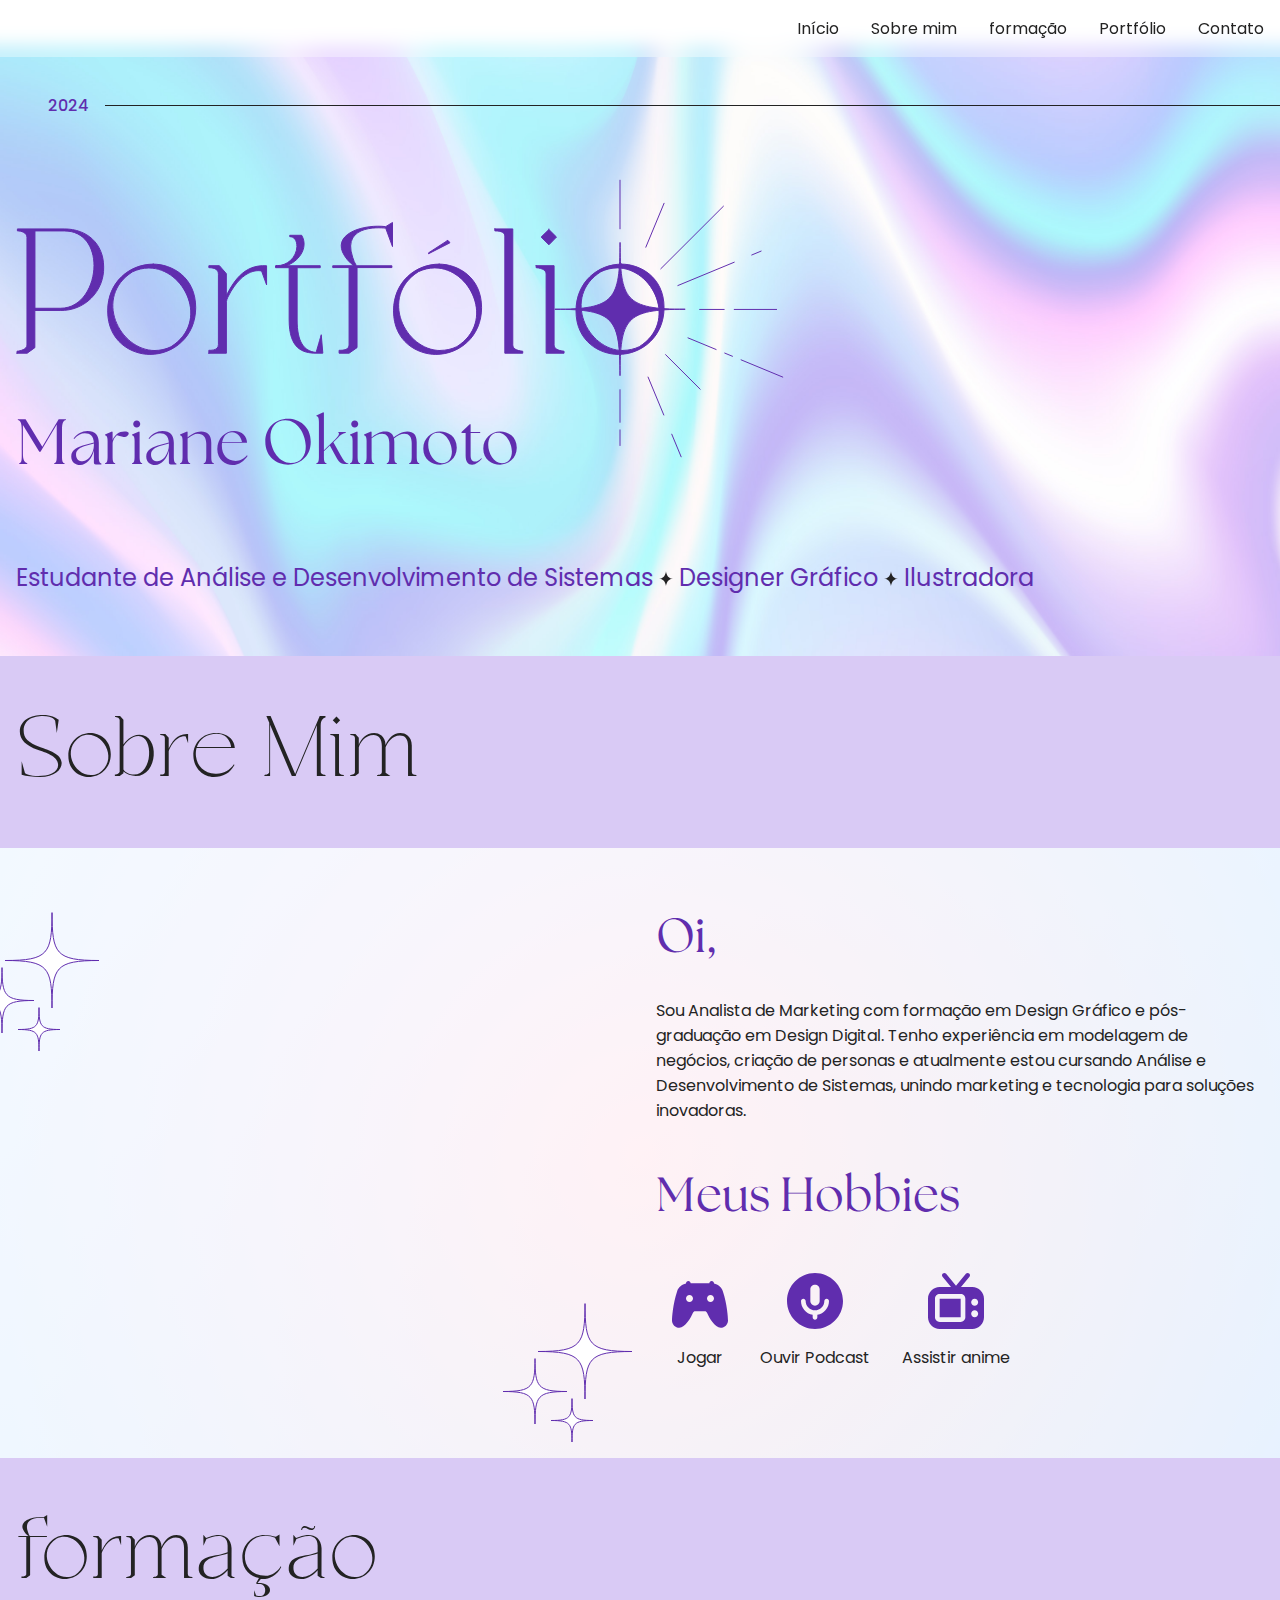
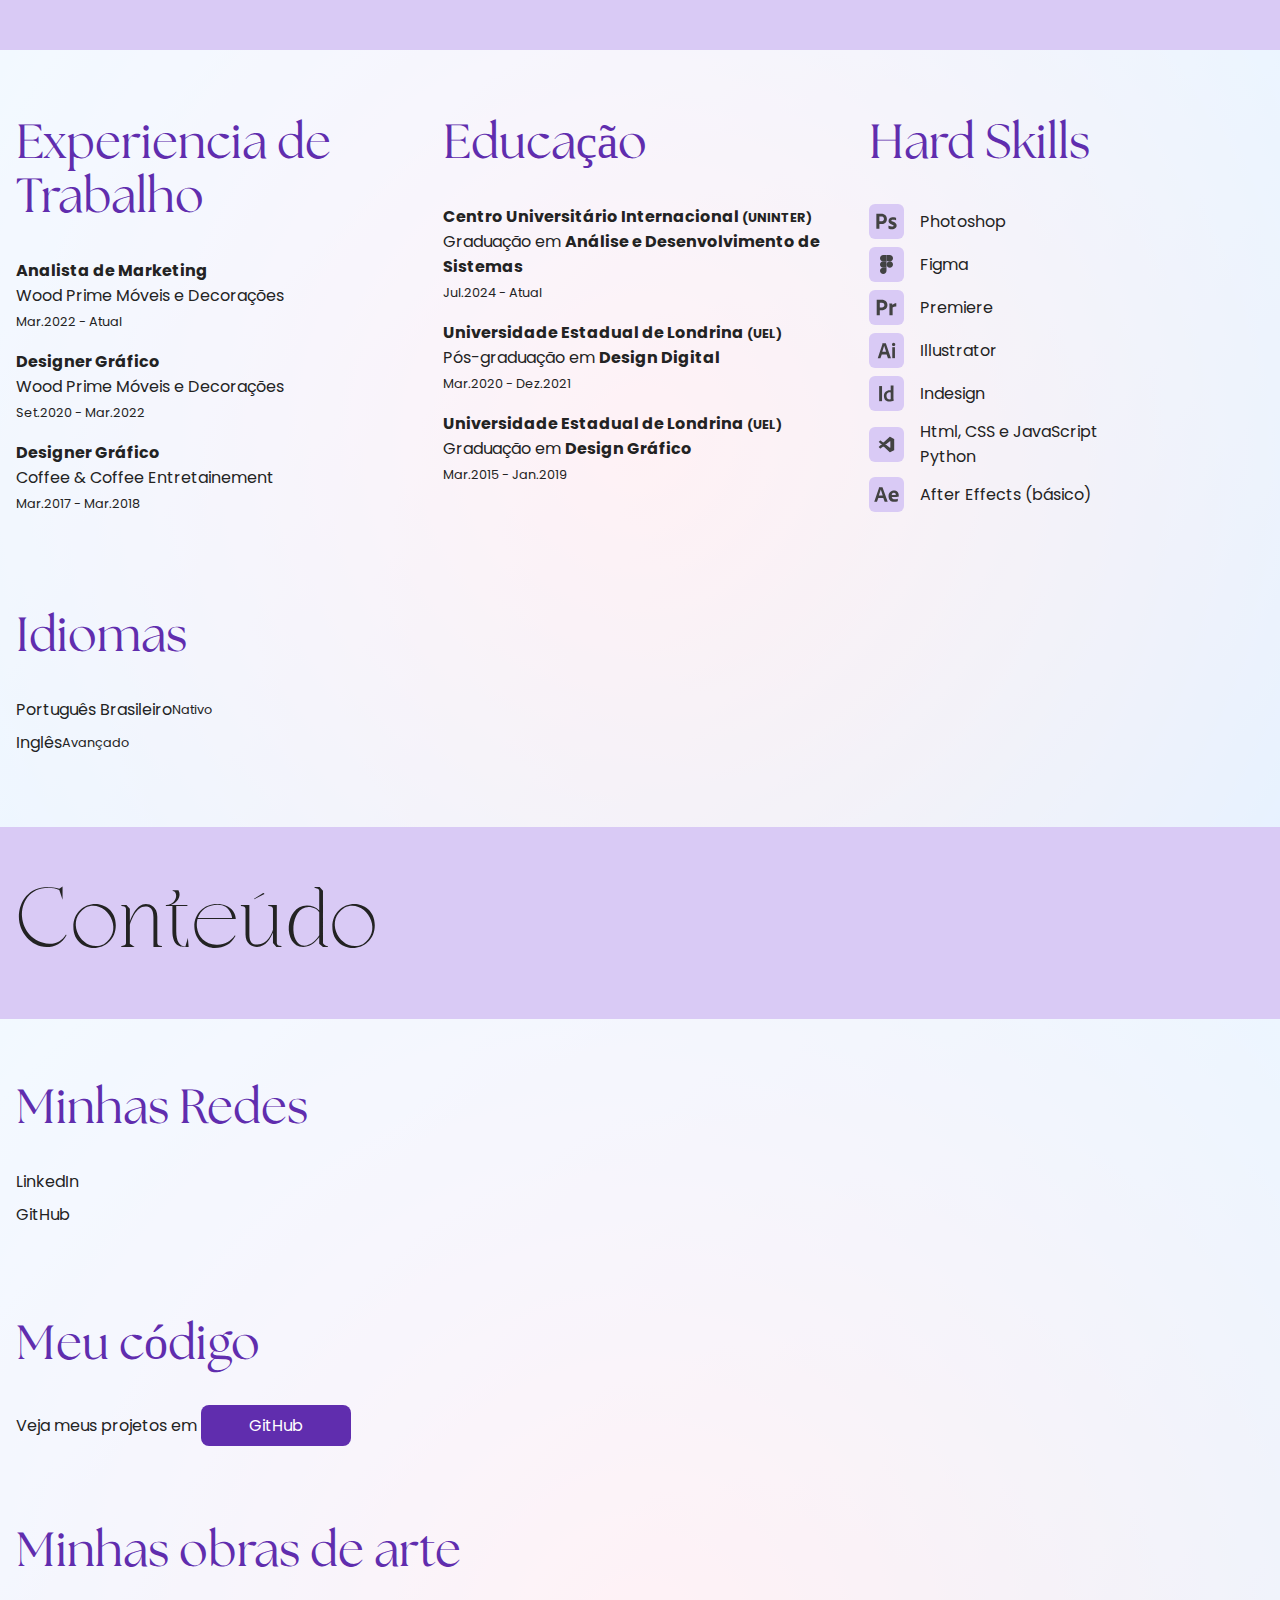
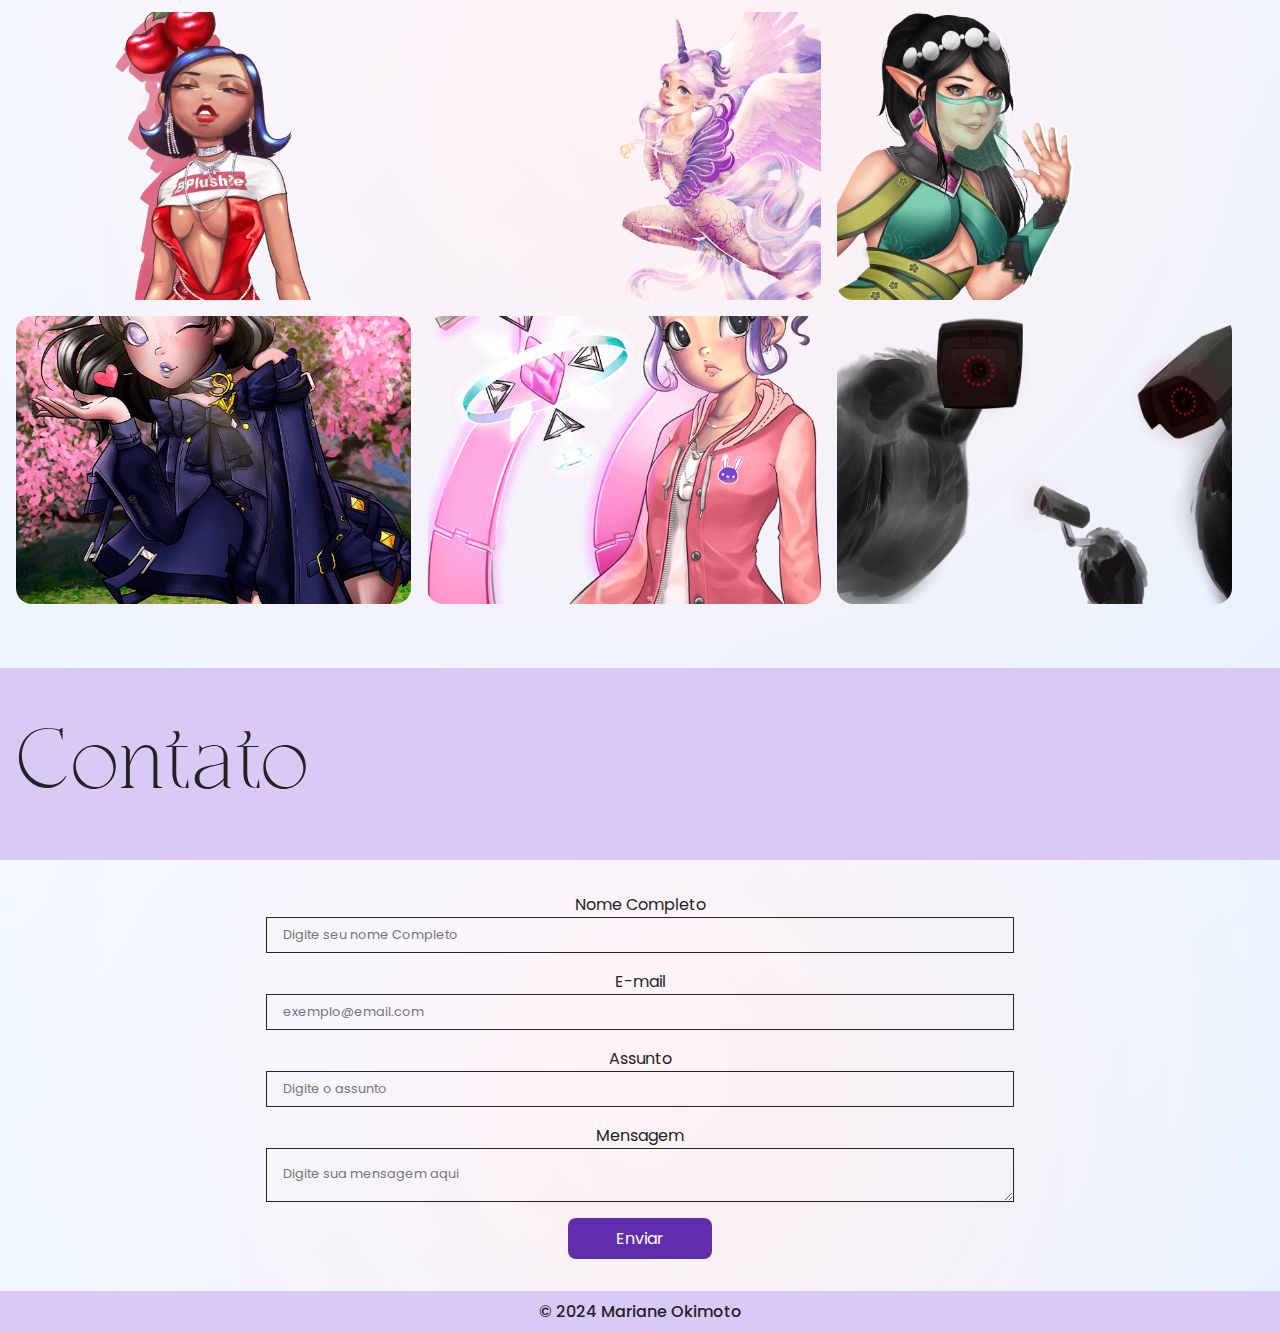
==== commit 0f5cf9e0: "tradução pt-en" ====
--- a/index.html
+++ b/index.html
@@ -1,10 +1,10 @@
 <!DOCTYPE html>
-<html lang="en">
+<html lang="pt-br">
 
 <head>
     <meta charset="UTF-8">
     <meta name="viewport" content="width=device-width, initial-scale=1.0">
-    <title>Portfolio | Mariane Okimoto</title>
+    <title>Portfólio | Mariane Okimoto</title>
     <link rel="stylesheet" type="text/css" href="./css/style.css">
     <!--Font import -->
     <link rel="preconnect" href="https://fonts.googleapis.com">
@@ -12,7 +12,7 @@
     <link
         href="https://fonts.googleapis.com/css2?family=Poppins:ital,wght@0,300;0,400;0,500;0,600;0,700;1,300;1,400;1,500;1,600;1,700&display=swap"
         rel="stylesheet">
-    <link rel="stylesheet" type="text/css" href=".css/MyWebfontsKit.css">
+    <link rel="stylesheet" type="text/css" href="./css/MyWebfontsKit.css">
 </head>
 
 <body>
@@ -20,10 +20,11 @@
     <Header>
         <nav>
             <ul>
-                <li><a href="#home">Home</a></li>
-                <li><a href="#about-me-title">About me</a></li>
-                <li><a href="#portfolio-title">Portfolio</a></li>
-                <li><a href="#contact-title">contact</a></li>
+                <li><a href="#home">Início</a></li>
+                <li><a href="#about-me-title">Sobre mim</a></li>
+                <li><a href="#experience">formação</a></li>
+                <li><a href="#portfolio-title">Portfólio</a></li>
+                <li><a href="#contact-title">Contato</a></li>
             </ul>
         </nav>
     </Header>
@@ -35,133 +36,163 @@
                 <span>2024</span>
             </div>
             <div>
-                <img id="title" src="/assets/titulo.svg" alt="portfolio title">
+                <img id="title" src="./assets/titulo.svg" alt="título do portfólio">
                 <h1>Mariane Okimoto</h1>
             </div>
             <div class="brief-description">
-                <p>Studying Systems Development
-                    <img src="/assets/star.svg" alt="star icon">
-                    Graphic Designer
-                    <img src="/assets/star.svg" alt="star icon">
-                    Illustrator
+                <p>Estudante de Análise e Desenvolvimento de Sistemas
+                    <img src="./assets/star.svg" alt="ícone estrela">
+                    Designer Gráfico
+                    <img src="./assets/star.svg" alt="ícone estrela">
+                    Ilustradora
                 </p>
             </div>
         </section>
 
         <section class="title-section" id="about-me-title">
-            <h2>About Me</h2>
+            <h2>Sobre Mim</h2>
         </section>
         
-        <section id="about-me">
-            <div class="about-me-content">
-                
-                <div class="content" id="photo"> 
-                    <img id="star1" src="/assets/stars.svg" alt="stars 1"> 
-                    <img id="star2" src="/assets/stars.svg" alt="stars 2">
-                </div>
-                <div>
-                    <div class="content" id="description">
-                        <h3>Hi,</h3>
-                        <p>Sou Analista de Marketing com formação em Design Gráfico e pós-graduação em Design Digital. Tenho
-                            experiência em modelagem de negócios, criação de personas e atualmente estou cursando Análise e
-                            Desenvolvimento de Sistemas, unindo marketing e tecnologia para soluções inovadoras.</p>
-                    </div>
-                    <div class="content" id="languages">
-                        <h3>Languages</h3>
-                        <ul>
-                            <li>Brazilian Portuguese <span>Native</span></li>
-                            <li>English <span>Advanced</span></li>
-                        </ul>
-                    </div>
-                </div>
-                <div>
-                    <div class="content" id="hard-skills">
-                        <h3>Hard Skills</h3>
-                        <ul>
-                            <li><img src="/assets/photoshop.svg" alt="Photoshop Icon">
-                                <p>Photoshop</p>
-                            </li>
-                            <li><img src="/assets/figma.svg" alt="Figma Icon">
-                                <p>Figma</p>
-                            </li>
-                            <li><img src="/assets/premiere.svg" alt="Premiere Icon">
-                                <p>Premiere</p>
-                            </li>
-                            <li><img src="/assets/illutrator.svg" alt="Illustrator Icon">
-                                <p>Illustrator</p>
-                            </li>
-                            <li><img src="/assets/indesign.svg" alt="Indesign Icon">
-                                <p>Indesign</p>
-                            </li>
-                            <li><img src="/assets/code.svg" alt="dev icon">
-                                <p>Html, CSS and JavaScript<br>Python</p>
-                            </li>
-                            <li><img src="/assets/after-effects.svg" alt="after Effects Icon">
-                                <p>After Effects (basic)</p>
-                            </li>
-                        </ul>
-                    </div>
-                    <div class="content" id="links">
-                        <ul>
-                            <li>Linkedin: </li>
-                            <li>Github:</li>
-                            <li>Instagram: </li>
-                        </ul>
-                    </div>
-                </div>
-                <div class="content" id="experience">
-                    <h3>Experience</h3>
-                    <div class="card">
-                        <h4>Analista de Marketing</h4>
-                        <p>Wood Prime Móveis e Decorações</p>
-                        <span>Mar.2022 - Atual</span>
-                    </div>
-                    <div class="card">
-                        <h4>Analista de Marketing</h4>
-                        <p>Wood Prime Móveis e Decorações</p>
-                        <span>Mar.2022 - Atual</span>
-                    </div>
-                    <div class="card">
-                        <h4>Analista de Marketing</h4>
-                        <p>Wood Prime Móveis e Decorações</p>
-                        <span>Mar.2022 - Atual</span>
-                    </div>
-                </div>
-                <div class="content" id="education">
-                    <h3>Education</h3>
-                    <div class="card">
-                        <h4>International University Center <span>(UNINTER)</span></h4>
-                        <p>Bachelor's Degree in <strong>Analysis and Systems Development</strong></p>
-                        <span>Jul.2024 - Atual</span>
-                    </div>
-                    <div class="card">
-                        <h4>State University of Londrina <span>(UEL)</span></h4>
-                        <p>Postgraduate Program in <strong>Digital Design</strong></p>
-                        <span>Mar.2020 - Dez.2021</span>
-                    </div>
-                    <div class="card">
-                        <h4>State University of Londrina <span>(UEL)</span></h4>
-                        <p>Bachelor's Degree in <strong>Graphic Design</strong></p>
-                        <span>Mar.2015 - Jan.2019</span>
-                    </div>
-                </div>
-            </div>
+        <section id="about-me">    
+            <div class="content" id="photo"> 
+                <img id="star1" src="./assets/stars.svg" alt="estrelas 1"> 
+                <img id="star2" src="./assets/stars.svg" alt="estrelas 2">
+            </div>
+            <div style="padding: 0">
+                <div class="content" id="description">
+                    <h3>Oi,</h3>
+                    <p>Sou Analista de Marketing com formação em Design Gráfico e pós-graduação em Design Digital. Tenho
+                        experiência em modelagem de negócios, criação de personas e atualmente estou cursando Análise e
+                        Desenvolvimento de Sistemas, unindo marketing e tecnologia para soluções inovadoras.</p>
+                </div>
+                <div class="content padding-0" id="hobbies">
+                    <h3>Meus Hobbies</h3>
+                    <ul>
+                        <li><img src="./assets/games.svg" alt="Ícone Photoshop">
+                            <p>Jogar</p>
+                        </li>
+                        <li><img src="./assets/podcast.svg" alt="Ícone Photoshop">
+                            <p>Ouvir Podcast</p>
+                        </li>
+                        <li><img src="./assets/animes.svg" alt="Ícone Photoshop">
+                            <p>Assistir anime</p>
+                        </li>
+                    </ul>
+                </div>   
+            </div>
+        </section>
+
+        <section class="title-section" id="experience-title">
+            <h2>formação</h2>
+        </section>
+
+        <section id="experience">
+            <div class="content" id="work-experience">
+                <h3>Experiencia de Trabalho</h3>
+                <div class="card">
+                    <h4>Analista de Marketing</h4>
+                    <p>Wood Prime Móveis e Decorações</p>
+                    <span>Mar.2022 - Atual</span>
+                </div>
+                <div class="card">
+                    <h4>Designer Gráfico</h4>
+                    <p>Wood Prime Móveis e Decorações</p>
+                    <span>Set.2020 - Mar.2022</span>
+                </div>
+                <div class="card">
+                    <h4>Designer Gráfico</h4>
+                    <p>Coffee & Coffee Entretainement</p>
+                    <span>Mar.2017 - Mar.2018</span>
+                </div>
+            </div>
+            <div class="content" id="education">
+                <h3>Educação</h3>
+                <div class="card">
+                    <h4>Centro Universitário Internacional <span>(UNINTER)</span></h4>
+                    <p>Graduação em <strong>Análise e Desenvolvimento de Sistemas</strong></p>
+                    <span>Jul.2024 - Atual</span>
+                </div>
+                <div class="card">
+                    <h4>Universidade Estadual de Londrina <span>(UEL)</span></h4>
+                    <p>Pós-graduação em <strong>Design Digital</strong></p>
+                    <span>Mar.2020 - Dez.2021</span>
+                </div>
+                <div class="card">
+                    <h4>Universidade Estadual de Londrina <span>(UEL)</span></h4>
+                    <p>Graduação em <strong>Design Gráfico</strong></p>
+                    <span>Mar.2015 - Jan.2019</span>
+                </div>
+            </div>
+            <div class="content" id="hard-skills">
+                <h3>Hard Skills</h3>
+                <ul>
+                    <li><img src="./assets/photoshop.svg" alt="Ícone Photoshop">
+                        <p>Photoshop</p>
+                    </li>
+                    <li><img src="./assets/figma.svg" alt="Ícone Figma">
+                        <p>Figma</p>
+                    </li>
+                    <li><img src="./assets/premiere.svg" alt="Ícone Premiere">
+                        <p>Premiere</p>
+                    </li>
+                    <li><img src="./assets/illutrator.svg" alt="Ícone Illustrator">
+                        <p>Illustrator</p>
+                    </li>
+                    <li><img src="./assets/indesign.svg" alt="Ícone Indesign">
+                        <p>Indesign</p>
+                    </li>
+                    <li><img src="./assets/code.svg" alt="ícone dev">
+                        <p>Html, CSS e JavaScript<br>Python</p>
+                    </li>
+                    <li><img src="./assets/after-effects.svg" alt="Ícone After Effects">
+                        <p>After Effects (básico)</p>
+                    </li>
+                </ul>
+            </div>
+            <div class="content padding-0" id="languages">
+                <h3>Idiomas</h3>
+                <ul>
+                    <li>Português Brasileiro <span>Nativo</span></li>
+                    <li>Inglês <span>Avançado</span></li>
+                </ul>
+            </div>            
         </section>
 
         <section class="title-section" id="portfolio-title">
-            <h2>Content</h2>
+            <h2>Conteúdo</h2>
         </section>
 
         <section id="portfolio">
-
+            <div class="content" id="links">
+                <h3>Minhas Redes</h3>
+                <ul>
+                    <li><a href="https://www.linkedin.com/in/mariane-okimoto/">LinkedIn</a></li>
+                    <li><a href="https://github.com/Bplushie">GitHub</a></li>
+                </ul>
+            </div>
+            <div class="content" id="codes">
+                <h3>Meu código</h3>
+                <p>Veja meus projetos em <a target="_blank" href="https://github.com/Bplushie?tab=repositories"><button>GitHub</button></a></p>
+            </div>
+            <div class="content padding-0" id="artwork">
+                <h3>Minhas obras de arte</h3>
+                <div class="gallery">
+                    <div class="art" id="art-1"></div>
+                    <div class="art" id="art-2"></div>
+                    <div class="art" id="art-3"></div>
+                    <div class="art" id="art-4"></div>
+                    <div class="art" id="art-5"></div>
+                    <div class="art" id="art-6"></div>
+                </div>
+            </div>
         </section>
 
         <section class="title-section" id="contact-title">
-            <h2>Contact</h2>
+            <h2>Contato</h2>
         </section>
 
         <section id="contact">
-            <form action="/formulario-enviado.html" method="get">
+            <form action="./formulario-enviado.html" method="get">
                 <div class="form-group">
                     <label for="nome">Nome Completo</label>
                     <input type="text" id="nome" name="nome" placeholder="Digite seu nome Completo" required>
--- a/css/style.css
+++ b/css/style.css
@@ -1,4 +1,4 @@
-@import url('/css/MyWebfontsKit.css');
+@import url('.css/MyWebfontsKit.css');
 
 /* Variables */
 
@@ -59,7 +59,6 @@
 section > * {
     width: 100%;
     max-width: 1440px;
-    margin: 0 auto;
     padding: 1rem;
     box-sizing: border-box;
 }
@@ -102,7 +101,7 @@
 }
 /* General Background */
 
-#about-me, #contact {
+#about-me, #experience, #contact, #portfolio {
     background: linear-gradient(135deg, #C6D8FF, #95ACDD), radial-gradient(circle, #FFC76D, #C6D8FF);
     background-blend-mode: screen;
 }
@@ -112,6 +111,7 @@
 nav ul {
     display: flex;
     justify-content:flex-end;
+    flex-wrap: wrap;
     width: 100%;
     position: fixed;
     backdrop-filter: blur(10px);
@@ -142,7 +142,7 @@
 /* Home Section */
 
 #home {
-    background-image: url(/assets/fundo.png);
+    background-image: url(../assets/fundo.png);
     background-size: cover;
     height: 38rem;
     flex-direction: column;
@@ -181,31 +181,21 @@
     color: var(--primary-color);
 }
 
-/* About me Section */
-
-.about-me-content {
-    display: flex;
-    flex-wrap: wrap;
+#about-me, #experience, #portfolio {
+    display: flex;
     align-items: stretch;
     box-sizing: border-box;
     gap: 2rem;
     padding: 4rem 1rem;
 }
 
-.about-me-content > div {
-    width: calc((100% - 4rem)/ 3 );;
-}
-
-.about-me-content > div:nth-child(5) {
-    flex: 33.3%;
-}
-
-.about-me-content div ul li > *:first-child {
-    padding-right: 1rem;
-}
-
+/* About me Section */
+
+.padding-0 {
+    padding: 0!important;
+}
 #photo {
-    background-image: url('/assets/foto-de-perfil.png');
+    background-image: url('../assets/foto-de-perfil.png');
     border-radius: 1rem;
     background-position: center;
     background-size: cover;
@@ -223,9 +213,44 @@
     top: 0;
     right: 30%;
 }
+#hobbies ul {
+    display: flex;
+
+}
+
+#hobbies li {
+    display: flex;
+    flex-direction: column;
+    justify-content: flex-end;
+    align-items: center;
+    padding: 1rem;
+    text-align: center;
+}
+
+#hobbies img {
+    width: 3.5rem;
+    align-self: center;
+    padding: 0 0 1rem;
+}
+
+/* Experience Section */
+
+#experience {
+    flex-wrap: wrap;
+    align-items: baseline;
+    justify-content: normal;
+}
+
+#experience > div {
+    width: calc((100% - 4rem)/ 3 );;
+}
+
+#experience div ul li > *:first-child {
+    padding-right: 1rem;
+}
 
 .content {
-    padding-bottom: 3rem;
+    padding:  0 0 3rem 0;
     box-sizing: border-box;
 }
 
@@ -244,6 +269,67 @@
     align-items: center;
 }
 
+/* Portfolio */
+
+#portfolio {
+    flex-direction: column;
+}
+
+.gallery {
+    display: flex;
+    flex-wrap: wrap;
+    gap: 1rem;
+}
+
+#art-1 {
+    background-image: url('../assets/artwork/layer8.png'),
+                      url('../assets/artwork/background1.png');
+    background-position: center;
+}
+
+#art-2 {
+    background-image: url('../assets/artwork/art2.png'),
+                      url('../assets/artwork/background2.png');
+    background-position: right;
+}
+
+#art-3 {
+    background-image: url('../assets/artwork/art3.png'),
+                      url('../assets/artwork/background3.png');
+    background-position: left;
+}
+
+#art-4 {
+    background-image: url('../assets/artwork/art4.png'),
+                      url('../assets/artwork/background4.png');
+    background-size: cover;
+}
+
+#art-5 {
+    background-image: url('../assets/artwork/art5.png'),
+                      url('../assets/artwork/background5.png');
+    background-size: cover;
+}
+
+#art-6 {
+    background-image: url('../assets/artwork/layer6.png'),
+                      url('../assets/artwork/background6.png');
+    background-size: cover;
+}
+
+.art {
+    height: 18rem;
+    width: 100%;
+    border-radius: 1rem;
+    background-position: center;
+    background-size: contain ,cover;
+    background-repeat: no-repeat;
+    background-attachment: scroll, fixed;
+}
+
+.gallery > div {
+    width: calc((100% - 4rem)/ 3 );;
+}
 /* Contact Section */
 
 .form-group {
@@ -274,6 +360,13 @@
     border: none;
     border-radius: 0.5rem;
     padding: 0.5rem 3rem;
+
+}
+button:hover {
+    border: 1px solid var(--primary-color);
+    background-color: white;
+    color: var(--primary-color);
+    cursor: pointer;
 }
 
 /* Footer Section */
@@ -301,20 +394,23 @@
 }
 
 @media (min-width: 769px) and (max-width: 1024px) {
-    .about-me-content > div {
+    #experience > div, .gallery > div {
         width: calc((100% - 2rem)/ 2 );;
     }
 }
 
 @media (max-width: 768px) {
-    .about-me-content {
+    #experience, #about-me {
         flex-direction: column;
     }
-
-    .about-me-content > div {
+    
+    #experience > div {
         width: 100%;
     }
-
+    .gallery > div {
+        width: 100%;
+        height: 24rem;
+    }
     #photo {
         height: 18rem;
     }
@@ -322,5 +418,11 @@
     input, textarea {
         width: 100%;
     }
-}
-
+    #star1 {
+        position: unset;
+    }
+    #star2 {
+        display: none;
+    }
+}
+
--- a/css/MyWebfontsKit.css
+++ b/css/MyWebfontsKit.css
@@ -0,0 +1,78 @@
+
+/* The Seasons */
+
+/* @license
+ * MyFonts Webfont Build ID 3867246, 2020-12-16T11:57:38-0500
+ * 
+ * The fonts listed in this notice are subject to the End User License
+ * Agreement(s) entered into by the website owner. All other parties are 
+ * explicitly restricted from using the Licensed Webfonts(s).
+ * 
+ * You may obtain a valid license at the URLs below.
+ * 
+ * Webfont: undefined by undefined
+ * URL: https://www.myfonts.comundefined
+ * Copyright: Copyright © 2024 Monotype Imaging Inc. All rights reserved.
+ * 
+ * © 2024 MyFonts Inc. */
+
+@font-face {
+     font-family: "CastaThin";
+     src: url('../webFonts/CastaThin/font.woff2') format('woff2'), 
+          url('../webFonts/CastaThin/font.woff') format('woff');
+          
+}
+
+/* The Seasons */
+
+/* @license 
+ * Demo Version Free for Personal Use
+ */
+
+/* Fonte Regular */
+@font-face {
+     font-family: "TheSeasons";
+     src: url('../webFonts/TheSeasons/Fontspring-DEMO-theseasons-reg.otf') format('opentype');
+     font-weight: 400; /* Regular */
+     font-style: normal;
+ }
+ 
+ /* Fonte Bold */
+ @font-face {
+     font-family: "TheSeasons";
+     src: url('../webFonts/TheSeasons/Fontspring-DEMO-theseasons-bd.otf') format('opentype');
+     font-weight: 700; /* Bold */
+     font-style: normal;
+ }
+ 
+ /* Fonte Bold Italic */
+ @font-face {
+     font-family: "TheSeasons";
+     src: url('../webFonts/TheSeasons/Fontspring-DEMO-theseasons-bdit.otf') format('opentype');
+     font-weight: 700; /* Bold */
+     font-style: italic;
+ }
+ 
+ /* Fonte Italic */
+ @font-face {
+     font-family: "TheSeasons";
+     src: url('../webFonts/TheSeasons/Fontspring-DEMO-theseasons-it.otf') format('opentype');
+     font-weight: 400; /* Regular */
+     font-style: italic;
+ }
+ 
+ /* Fonte Light */
+ @font-face {
+     font-family: "TheSeasons";
+     src: url('../webFonts/TheSeasons/Fontspring-DEMO-theseasons-lt.otf') format('opentype');
+     font-weight: 300; /* Light */
+     font-style: normal;
+ }
+ 
+ /* Fonte Light Italic */
+ @font-face {
+     font-family: "TheSeasons";
+     src: url('../webFonts/TheSeasons/Fontspring-DEMO-theseasons-ltit.otf') format('opentype');
+     font-weight: 300; /* Light */
+     font-style: italic;
+ }